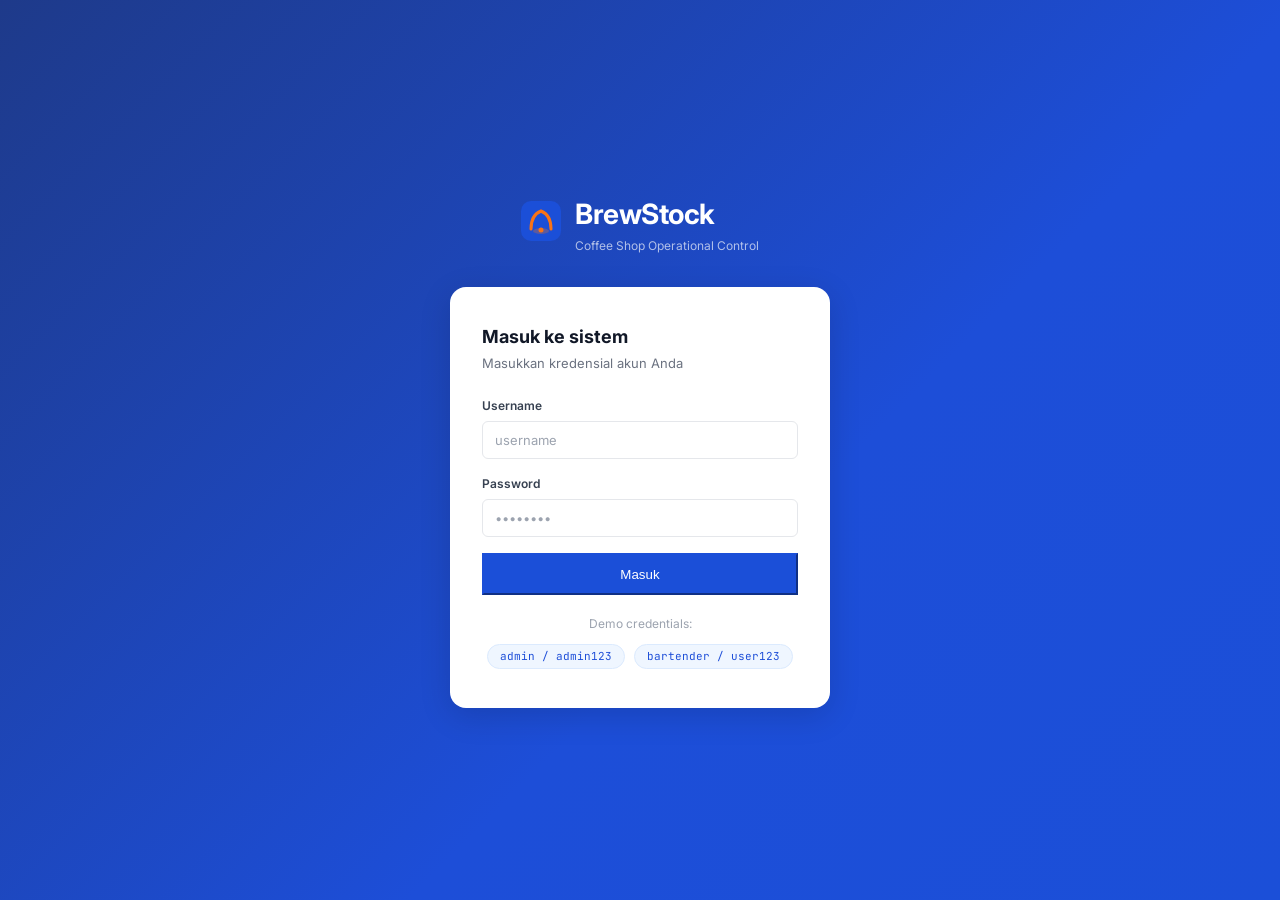
==== brewstock/index.html @ 1c31aba0 "Add files via upload" ====
<!DOCTYPE html>
<html lang="id">
<head>
  <meta charset="UTF-8" />
  <meta name="viewport" content="width=device-width, initial-scale=1.0" />
  <title>BrewStock — Coffee Shop Control System</title>
  <link rel="preconnect" href="https://fonts.googleapis.com" />
  <link href="https://fonts.googleapis.com/css2?family=Inter:wght@300;400;500;600;700&family=JetBrains+Mono:wght@400;500&display=swap" rel="stylesheet" />
  <link rel="stylesheet" href="css/main.css" />
</head>
<body>
  <!-- Login Screen -->
  <div id="login-screen" class="login-screen">
    <div class="login-brand">
      <div class="brand-mark">
        <svg width="40" height="40" viewBox="0 0 40 40" fill="none">
          <rect width="40" height="40" rx="10" fill="#1B4FD8"/>
          <path d="M10 28 Q10 14 20 10 Q30 14 30 28" stroke="#F97316" stroke-width="3" stroke-linecap="round" fill="none"/>
          <ellipse cx="20" cy="30" rx="8" ry="3" fill="#F97316" opacity="0.3"/>
          <circle cx="20" cy="29" r="2.5" fill="#F97316"/>
        </svg>
      </div>
      <div class="brand-text">
        <h1>BrewStock</h1>
        <p>Coffee Shop Operational Control</p>
      </div>
    </div>
    <div class="login-card">
      <h2>Masuk ke sistem</h2>
      <p class="login-sub">Masukkan kredensial akun Anda</p>
      <div class="form-group">
        <label>Username</label>
        <input type="text" id="login-username" placeholder="username" autocomplete="username" />
      </div>
      <div class="form-group">
        <label>Password</label>
        <input type="password" id="login-password" placeholder="••••••••" autocomplete="current-password" />
      </div>
      <div id="login-error" class="login-error" style="display:none"></div>
      <button class="btn-primary btn-full" onclick="App.login()">Masuk</button>
      <div class="login-demo">
        <p>Demo credentials:</p>
        <span onclick="fillDemo('admin')" class="demo-badge">admin / admin123</span>
        <span onclick="fillDemo('user')" class="demo-badge">bartender / user123</span>
      </div>
    </div>
  </div>

  <!-- App Shell -->
  <div id="app-shell" class="app-shell" style="display:none">
    <!-- Sidebar -->
    <aside id="sidebar" class="sidebar">
      <div class="sidebar-header">
        <div class="sidebar-brand">
          <svg width="28" height="28" viewBox="0 0 40 40" fill="none">
            <rect width="40" height="40" rx="10" fill="#1B4FD8"/>
            <path d="M10 28 Q10 14 20 10 Q30 14 30 28" stroke="#F97316" stroke-width="3" stroke-linecap="round" fill="none"/>
            <circle cx="20" cy="29" r="2.5" fill="#F97316"/>
          </svg>
          <span>BrewStock</span>
        </div>
        <button class="sidebar-toggle" onclick="App.toggleSidebar()">
          <svg width="16" height="16" viewBox="0 0 24 24" fill="none" stroke="currentColor" stroke-width="2"><line x1="3" y1="6" x2="21" y2="6"/><line x1="3" y1="12" x2="21" y2="12"/><line x1="3" y1="18" x2="21" y2="18"/></svg>
        </button>
      </div>
      <nav id="sidebar-nav" class="sidebar-nav"></nav>
      <div class="sidebar-user" id="sidebar-user"></div>
    </aside>

    <!-- Main Content -->
    <div class="main-wrap">
      <header class="topbar">
        <div class="topbar-left">
          <button class="mobile-menu-btn" onclick="App.toggleSidebar()">
            <svg width="20" height="20" viewBox="0 0 24 24" fill="none" stroke="currentColor" stroke-width="2"><line x1="3" y1="6" x2="21" y2="6"/><line x1="3" y1="12" x2="21" y2="12"/><line x1="3" y1="18" x2="21" y2="18"/></svg>
          </button>
          <div id="page-title" class="page-title">Dashboard</div>
        </div>
        <div class="topbar-right">
          <div class="notif-btn" title="Notifikasi">
            <svg width="18" height="18" viewBox="0 0 24 24" fill="none" stroke="currentColor" stroke-width="2"><path d="M18 8A6 6 0 0 0 6 8c0 7-3 9-3 9h18s-3-2-3-9"/><path d="M13.73 21a2 2 0 0 1-3.46 0"/></svg>
            <span class="notif-dot"></span>
          </div>
          <div class="topbar-user" onclick="App.logout()">
            <div class="user-avatar" id="topbar-avatar">A</div>
            <span id="topbar-name">Admin</span>
          </div>
        </div>
      </header>
      <main id="page-content" class="page-content"></main>
    </div>
  </div>

  <!-- Modal Container -->
  <div id="modal-overlay" class="modal-overlay" onclick="Modal.close()" style="display:none">
    <div id="modal-box" class="modal-box" onclick="event.stopPropagation()">
      <div class="modal-header">
        <h3 id="modal-title"></h3>
        <button class="modal-close" onclick="Modal.close()">×</button>
      </div>
      <div id="modal-body" class="modal-body"></div>
      <div id="modal-footer" class="modal-footer"></div>
    </div>
  </div>

  <!-- Toast Container -->
  <div id="toast-container" class="toast-container"></div>

  <script src="js/config.js"></script>
  <script src="js/supabase.js"></script>
  <script src="js/auth.js"></script>
  <script src="js/ui.js"></script>
  <script src="js/router.js"></script>
  <script src="js/pages/dashboard.js"></script>
  <script src="js/pages/master-bahan.js"></script>
  <script src="js/pages/master-menu.js"></script>
  <script src="js/pages/resep.js"></script>
  <script src="js/pages/approval.js"></script>
  <script src="js/pages/pembelian.js"></script>
  <script src="js/pages/penjualan.js"></script>
  <script src="js/pages/stock.js"></script>
  <script src="js/pages/stock-opname.js"></script>
  <script src="js/pages/daily-report.js"></script>
  <script src="js/pages/audit-center.js"></script>
  <script src="js/pages/audit-trail.js"></script>
  <script src="js/pages/user-management.js"></script>
  <script src="js/app.js"></script>
</body>
</html>
---- brewstock/css/main.css ----
/* BrewStock — Main Stylesheet */
/* Color System: White · Blue · Orange */

:root {
  --blue-900: #1e3a8a;
  --blue-800: #1e40af;
  --blue-700: #1d4ed8;
  --blue-600: #1B4FD8;
  --blue-500: #3b82f6;
  --blue-100: #dbeafe;
  --blue-50:  #eff6ff;

  --orange-600: #ea580c;
  --orange-500: #f97316;
  --orange-400: #fb923c;
  --orange-100: #ffedd5;
  --orange-50:  #fff7ed;

  --green-600: #16a34a;
  --green-500: #22c55e;
  --green-100: #dcfce7;
  --red-600:   #dc2626;
  --red-100:   #fee2e2;
  --yellow-500:#eab308;
  --yellow-100:#fef9c3;

  --gray-900: #111827;
  --gray-700: #374151;
  --gray-600: #4b5563;
  --gray-500: #6b7280;
  --gray-400: #9ca3af;
  --gray-200: #e5e7eb;
  --gray-100: #f3f4f6;
  --gray-50:  #f9fafb;
  --white:    #ffffff;

  --sidebar-w: 240px;
  --topbar-h:  56px;
  --radius-sm: 6px;
  --radius-md: 10px;
  --radius-lg: 16px;
  --shadow-sm: 0 1px 3px rgba(0,0,0,.08);
  --shadow-md: 0 4px 16px rgba(0,0,0,.10);
  --shadow-lg: 0 8px 32px rgba(0,0,0,.14);

  --font-main: 'Inter', system-ui, sans-serif;
  --font-mono: 'JetBrains Mono', monospace;
}

*, *::before, *::after { box-sizing: border-box; margin: 0; padding: 0; }
html { font-size: 14px; scroll-behavior: smooth; }
body { font-family: var(--font-main); color: var(--gray-900); background: var(--gray-50); line-height: 1.5; }

/* ─── SCROLLBAR ─────────────────────────────────── */
::-webkit-scrollbar { width: 5px; height: 5px; }
::-webkit-scrollbar-track { background: transparent; }
::-webkit-scrollbar-thumb { background: var(--gray-200); border-radius: 99px; }

/* ─── LOGIN ─────────────────────────────────────── */
.login-screen {
  min-height: 100vh;
  display: flex;
  flex-direction: column;
  align-items: center;
  justify-content: center;
  background: linear-gradient(135deg, var(--blue-900) 0%, var(--blue-700) 60%, var(--blue-600) 100%);
  padding: 24px;
  gap: 32px;
}
.login-brand {
  display: flex;
  align-items: center;
  gap: 14px;
  color: white;
}
.login-brand h1 { font-size: 28px; font-weight: 700; letter-spacing: -0.5px; }
.login-brand p  { font-size: 12px; opacity: .65; margin-top: 2px; }
.login-card {
  background: white;
  border-radius: var(--radius-lg);
  padding: 36px 32px;
  width: 100%;
  max-width: 380px;
  box-shadow: var(--shadow-lg);
}
.login-card h2 { font-size: 18px; font-weight: 700; color: var(--gray-900); }
.login-sub { font-size: 13px; color: var(--gray-500); margin-top: 4px; margin-bottom: 24px; }
.login-error {
  background: var(--red-100);
  color: var(--red-600);
  border-radius: var(--radius-sm);
  padding: 10px 14px;
  font-size: 13px;
  margin-bottom: 14px;
}
.login-demo {
  margin-top: 20px;
  text-align: center;
  font-size: 12px;
  color: var(--gray-400);
}
.login-demo p { margin-bottom: 8px; }
.demo-badge {
  display: inline-block;
  background: var(--blue-50);
  color: var(--blue-700);
  border: 1px solid var(--blue-100);
  border-radius: 99px;
  padding: 3px 12px;
  margin: 3px;
  cursor: pointer;
  font-size: 11px;
  font-family: var(--font-mono);
  transition: background .15s;
}
.demo-badge:hover { background: var(--blue-100); }

/* ─── APP SHELL ─────────────────────────────────── */
.app-shell {
  display: flex;
  min-height: 100vh;
}

/* ─── SIDEBAR ───────────────────────────────────── */
.sidebar {
  width: var(--sidebar-w);
  min-height: 100vh;
  background: var(--gray-900);
  display: flex;
  flex-direction: column;
  position: fixed;
  top: 0; left: 0;
  z-index: 100;
  transition: transform .25s ease, width .25s ease;
}
.sidebar.collapsed { width: 60px; }
.sidebar.collapsed .sidebar-brand span,
.sidebar.collapsed .nav-label,
.sidebar.collapsed .nav-group-title,
.sidebar.collapsed .sidebar-user-info { display: none; }
.sidebar.collapsed .sidebar-brand { justify-content: center; padding: 0; }

.sidebar-header {
  display: flex;
  align-items: center;
  justify-content: space-between;
  padding: 0 16px;
  height: var(--topbar-h);
  border-bottom: 1px solid rgba(255,255,255,.06);
}
.sidebar-brand {
  display: flex;
  align-items: center;
  gap: 10px;
  overflow: hidden;
}
.sidebar-brand span {
  font-size: 15px;
  font-weight: 700;
  color: white;
  white-space: nowrap;
}
.sidebar-toggle {
  background: none;
  border: none;
  color: var(--gray-400);
  cursor: pointer;
  padding: 4px;
  border-radius: 4px;
  transition: color .15s;
}
.sidebar-toggle:hover { color: white; }

.sidebar-nav {
  flex: 1;
  overflow-y: auto;
  padding: 8px 0;
}
.nav-group { padding: 4px 0; }
.nav-group-title {
  font-size: 10px;
  font-weight: 600;
  letter-spacing: .08em;
  color: var(--gray-500);
  padding: 10px 16px 4px;
  text-transform: uppercase;
}
.nav-item {
  display: flex;
  align-items: center;
  gap: 10px;
  padding: 9px 16px;
  color: var(--gray-400);
  cursor: pointer;
  transition: background .15s, color .15s;
  border-radius: 0;
  white-space: nowrap;
  overflow: hidden;
}
.nav-item:hover { background: rgba(255,255,255,.06); color: white; }
.nav-item.active { background: var(--blue-700); color: white; }
.nav-item .nav-icon { width: 18px; height: 18px; flex-shrink: 0; }
.nav-item .nav-label { font-size: 13px; font-weight: 500; }
.nav-badge {
  margin-left: auto;
  background: var(--orange-500);
  color: white;
  font-size: 10px;
  font-weight: 700;
  padding: 1px 6px;
  border-radius: 99px;
  min-width: 18px;
  text-align: center;
}

.sidebar-user {
  padding: 14px 16px;
  border-top: 1px solid rgba(255,255,255,.06);
  display: flex;
  align-items: center;
  gap: 10px;
}
.sidebar-user-avatar {
  width: 32px;
  height: 32px;
  border-radius: 50%;
  background: var(--blue-600);
  display: flex;
  align-items: center;
  justify-content: center;
  font-size: 13px;
  font-weight: 700;
  color: white;
  flex-shrink: 0;
}
.sidebar-user-info { overflow: hidden; }
.sidebar-user-name { font-size: 13px; font-weight: 600; color: white; white-space: nowrap; overflow: hidden; text-overflow: ellipsis; }
.sidebar-user-role { font-size: 11px; color: var(--gray-500); }

/* ─── MAIN WRAP ─────────────────────────────────── */
.main-wrap {
  margin-left: var(--sidebar-w);
  flex: 1;
  min-height: 100vh;
  display: flex;
  flex-direction: column;
  transition: margin-left .25s;
}
.sidebar.collapsed ~ .main-wrap { margin-left: 60px; }

/* ─── TOPBAR ─────────────────────────────────────── */
.topbar {
  height: var(--topbar-h);
  background: white;
  border-bottom: 1px solid var(--gray-200);
  display: flex;
  align-items: center;
  justify-content: space-between;
  padding: 0 24px;
  position: sticky;
  top: 0;
  z-index: 50;
}
.topbar-left { display: flex; align-items: center; gap: 12px; }
.page-title { font-size: 15px; font-weight: 700; color: var(--gray-900); }
.mobile-menu-btn { display: none; background: none; border: none; cursor: pointer; color: var(--gray-600); }
.topbar-right { display: flex; align-items: center; gap: 16px; }
.notif-btn { position: relative; cursor: pointer; color: var(--gray-500); }
.notif-dot { position: absolute; top: -2px; right: -2px; width: 7px; height: 7px; background: var(--orange-500); border-radius: 50%; border: 2px solid white; }
.topbar-user {
  display: flex;
  align-items: center;
  gap: 8px;
  cursor: pointer;
  padding: 4px 10px;
  border-radius: var(--radius-sm);
  transition: background .15s;
}
.topbar-user:hover { background: var(--gray-100); }
.user-avatar {
  width: 30px;
  height: 30px;
  border-radius: 50%;
  background: var(--blue-600);
  color: white;
  display: flex;
  align-items: center;
  justify-content: center;
  font-size: 12px;
  font-weight: 700;
}

/* ─── PAGE CONTENT ───────────────────────────────── */
.page-content { flex: 1; padding: 24px; }

/* ─── CARDS ─────────────────────────────────────── */
.card {
  background: white;
  border-radius: var(--radius-md);
  border: 1px solid var(--gray-200);
  box-shadow: var(--shadow-sm);
}
.card-header {
  padding: 16px 20px;
  border-bottom: 1px solid var(--gray-200);
  display: flex;
  align-items: center;
  justify-content: space-between;
  gap: 12px;
}
.card-title { font-size: 14px; font-weight: 700; color: var(--gray-900); }
.card-body { padding: 20px; }

/* ─── KPI CARDS ─────────────────────────────────── */
.kpi-grid {
  display: grid;
  grid-template-columns: repeat(auto-fill, minmax(180px, 1fr));
  gap: 16px;
  margin-bottom: 24px;
}
.kpi-card {
  background: white;
  border: 1px solid var(--gray-200);
  border-radius: var(--radius-md);
  padding: 18px 20px;
  position: relative;
  overflow: hidden;
}
.kpi-card::before {
  content: '';
  position: absolute;
  top: 0; left: 0; right: 0;
  height: 3px;
  background: var(--blue-600);
}
.kpi-card.orange::before { background: var(--orange-500); }
.kpi-card.green::before { background: var(--green-500); }
.kpi-card.red::before { background: var(--red-600); }

.kpi-label { font-size: 11px; color: var(--gray-500); font-weight: 500; margin-bottom: 8px; }
.kpi-value { font-size: 22px; font-weight: 700; color: var(--gray-900); line-height: 1; }
.kpi-sub { font-size: 11px; color: var(--gray-400); margin-top: 4px; }
.kpi-icon {
  position: absolute;
  top: 18px; right: 18px;
  color: var(--blue-100);
}
.kpi-card.orange .kpi-icon { color: var(--orange-100); }

/* ─── TABLES ─────────────────────────────────────── */
.table-wrap { overflow-x: auto; }
table { width: 100%; border-collapse: collapse; }
thead tr { background: var(--gray-50); }
th {
  font-size: 11px;
  font-weight: 600;
  color: var(--gray-500);
  text-transform: uppercase;
  letter-spacing: .05em;
  padding: 10px 16px;
  text-align: left;
  border-bottom: 1px solid var(--gray-200);
  white-space: nowrap;
}
td {
  padding: 12px 16px;
  border-bottom: 1px solid var(--gray-100);
  font-size: 13px;
  color: var(--gray-700);
  vertical-align: middle;
}
tbody tr:last-child td { border-bottom: none; }
tbody tr:hover { background: var(--gray-50); }
.td-mono { font-family: var(--font-mono); font-size: 12px; }

/* ─── STATUS BADGES ─────────────────────────────── */
.badge {
  display: inline-flex;
  align-items: center;
  gap: 4px;
  font-size: 11px;
  font-weight: 600;
  padding: 3px 10px;
  border-radius: 99px;
  white-space: nowrap;
}
.badge-blue    { background: var(--blue-100);   color: var(--blue-700);   }
.badge-green   { background: var(--green-100);  color: var(--green-600);  }
.badge-orange  { background: var(--orange-100); color: var(--orange-600); }
.badge-red     { background: var(--red-100);    color: var(--red-600);    }
.badge-gray    { background: var(--gray-100);   color: var(--gray-600);   }
.badge-yellow  { background: var(--yellow-100); color: #854d0e;           }
.badge::before { content: ''; width: 5px; height: 5px; border-radius: 50%; background: currentColor; }

/* ─── FORMS ─────────────────────────────────────── */
.form-group { margin-bottom: 16px; }
.form-group label {
  display: block;
  font-size: 12px;
  font-weight: 600;
  color: var(--gray-700);
  margin-bottom: 6px;
}
.form-group label span.req { color: var(--red-600); margin-left: 2px; }
input[type="text"],
input[type="number"],
input[type="date"],
input[type="password"],
input[type="email"],
select,
textarea {
  width: 100%;
  height: 38px;
  padding: 0 12px;
  border: 1.5px solid var(--gray-200);
  border-radius: var(--radius-sm);
  font-size: 13px;
  font-family: var(--font-main);
  color: var(--gray-900);
  background: white;
  transition: border-color .15s, box-shadow .15s;
  outline: none;
}
textarea { height: auto; padding: 10px 12px; resize: vertical; }
input:focus, select:focus, textarea:focus {
  border-color: var(--blue-500);
  box-shadow: 0 0 0 3px rgba(59,130,246,.15);
}
input::placeholder { color: var(--gray-400); }
.form-row { display: grid; gap: 16px; }
.form-row.cols-2 { grid-template-columns: 1fr 1fr; }
.form-row.cols-3 { grid-template-columns: 1fr 1fr 1fr; }

/* Upload Zone */
.upload-zone {
  border: 2px dashed var(--gray-200);
  border-radius: var(--radius-md);
  padding: 32px 20px;
  text-align: center;
  cursor: pointer;
  transition: border-color .15s, background .15s;
  position: relative;
}
.upload-zone:hover { border-color: var(--blue-400); background: var(--blue-50); }
.upload-zone.has-file { border-color: var(--green-500); background: var(--green-100); border-style: solid; }
.upload-zone input[type="file"] { position: absolute; inset: 0; opacity: 0; cursor: pointer; }
.upload-icon { color: var(--gray-400); margin-bottom: 8px; }
.upload-zone.has-file .upload-icon { color: var(--green-600); }
.upload-text { font-size: 13px; color: var(--gray-500); }
.upload-zone.has-file .upload-text { color: var(--green-600); font-weight: 600; }
.upload-hint { font-size: 11px; color: var(--gray-400); margin-top: 4px; }

/* ─── BUTTONS ────────────────────────────────────── */
.btn {
  display: inline-flex;
  align-items: center;
  gap: 6px;
  padding: 0 16px;
  height: 36px;
  border-radius: var(--radius-sm);
  font-size: 13px;
  font-weight: 600;
  font-family: var(--font-main);
  cursor: pointer;
  border: 1.5px solid transparent;
  transition: all .15s;
  white-space: nowrap;
  text-decoration: none;
}
.btn-primary    { background: var(--blue-600);   color: white; border-color: var(--blue-600); }
.btn-primary:hover { background: var(--blue-800); border-color: var(--blue-800); }
.btn-orange     { background: var(--orange-500); color: white; border-color: var(--orange-500); }
.btn-orange:hover { background: var(--orange-600); }
.btn-ghost      { background: transparent; color: var(--gray-600); border-color: var(--gray-200); }
.btn-ghost:hover { background: var(--gray-100); }
.btn-danger     { background: var(--red-600);    color: white; border-color: var(--red-600); }
.btn-danger:hover { background: #b91c1c; }
.btn-success    { background: var(--green-600);  color: white; }
.btn-sm { height: 30px; padding: 0 12px; font-size: 12px; }
.btn-full { width: 100%; justify-content: center; height: 42px; }
.btn-icon { padding: 0; width: 36px; border-radius: var(--radius-sm); justify-content: center; }
.btn-sm.btn-icon { width: 30px; }

/* ─── ACTION BAR ─────────────────────────────────── */
.action-bar {
  display: flex;
  align-items: center;
  justify-content: space-between;
  margin-bottom: 16px;
  gap: 12px;
  flex-wrap: wrap;
}
.action-bar-left { display: flex; align-items: center; gap: 10px; }
.action-bar-right { display: flex; align-items: center; gap: 10px; }

.search-box {
  position: relative;
  width: 220px;
}
.search-box input {
  padding-left: 36px;
  height: 36px;
}
.search-box svg {
  position: absolute;
  left: 10px;
  top: 50%;
  transform: translateY(-50%);
  color: var(--gray-400);
  pointer-events: none;
}

/* ─── PAGE HEADER ────────────────────────────────── */
.page-header {
  display: flex;
  align-items: flex-start;
  justify-content: space-between;
  margin-bottom: 20px;
  gap: 16px;
}
.page-header-title h2 { font-size: 18px; font-weight: 700; color: var(--gray-900); }
.page-header-title p { font-size: 13px; color: var(--gray-500); margin-top: 2px; }

/* ─── TABS ───────────────────────────────────────── */
.tabs { display: flex; border-bottom: 2px solid var(--gray-200); margin-bottom: 20px; gap: 0; }
.tab {
  padding: 10px 18px;
  font-size: 13px;
  font-weight: 600;
  color: var(--gray-500);
  cursor: pointer;
  border-bottom: 2px solid transparent;
  margin-bottom: -2px;
  transition: color .15s, border-color .15s;
}
.tab:hover { color: var(--blue-600); }
.tab.active { color: var(--blue-600); border-bottom-color: var(--blue-600); }

/* ─── MODAL ──────────────────────────────────────── */
.modal-overlay {
  position: fixed;
  inset: 0;
  background: rgba(0,0,0,.45);
  z-index: 200;
  display: flex;
  align-items: center;
  justify-content: center;
  padding: 20px;
}
.modal-box {
  background: white;
  border-radius: var(--radius-lg);
  width: 100%;
  max-width: 560px;
  max-height: 90vh;
  display: flex;
  flex-direction: column;
  box-shadow: var(--shadow-lg);
}
.modal-box.modal-lg { max-width: 780px; }
.modal-header {
  display: flex;
  align-items: center;
  justify-content: space-between;
  padding: 18px 24px;
  border-bottom: 1px solid var(--gray-200);
}
.modal-header h3 { font-size: 15px; font-weight: 700; }
.modal-close {
  background: none;
  border: none;
  font-size: 22px;
  cursor: pointer;
  color: var(--gray-400);
  line-height: 1;
}
.modal-body { padding: 24px; overflow-y: auto; flex: 1; }
.modal-footer {
  padding: 14px 24px;
  border-top: 1px solid var(--gray-200);
  display: flex;
  justify-content: flex-end;
  gap: 10px;
}

/* ─── TOASTS ─────────────────────────────────────── */
.toast-container {
  position: fixed;
  bottom: 24px;
  right: 24px;
  z-index: 300;
  display: flex;
  flex-direction: column;
  gap: 8px;
}
.toast {
  background: var(--gray-900);
  color: white;
  padding: 12px 18px;
  border-radius: var(--radius-md);
  font-size: 13px;
  font-weight: 500;
  box-shadow: var(--shadow-lg);
  display: flex;
  align-items: center;
  gap: 8px;
  min-width: 260px;
  animation: slideIn .2s ease;
}
.toast.success { background: var(--green-600); }
.toast.error   { background: var(--red-600); }
.toast.warning { background: var(--orange-500); }
@keyframes slideIn { from { transform: translateX(120%); opacity: 0; } to { transform: translateX(0); opacity: 1; } }
@keyframes fadeOut { to { transform: translateX(120%); opacity: 0; } }
.toast.removing { animation: fadeOut .2s ease forwards; }

/* ─── RISK ITEMS ─────────────────────────────────── */
.risk-list { display: flex; flex-direction: column; gap: 10px; }
.risk-item {
  display: flex;
  align-items: center;
  gap: 12px;
  padding: 12px 16px;
  border-radius: var(--radius-sm);
  border: 1px solid var(--gray-200);
  background: white;
}
.risk-dot { width: 10px; height: 10px; border-radius: 50%; flex-shrink: 0; }
.risk-dot.critical { background: var(--red-600); }
.risk-dot.warning  { background: var(--orange-500); }
.risk-dot.normal   { background: var(--green-500); }
.risk-info { flex: 1; }
.risk-name { font-size: 13px; font-weight: 600; color: var(--gray-800); }
.risk-desc { font-size: 11px; color: var(--gray-500); margin-top: 2px; }
.risk-value { font-size: 13px; font-weight: 700; }

/* ─── AUDIT FLOW ─────────────────────────────────── */
.audit-flow {
  display: flex;
  align-items: stretch;
  gap: 0;
  overflow-x: auto;
  padding: 4px 0 12px;
}
.audit-step {
  display: flex;
  flex-direction: column;
  align-items: center;
  min-width: 100px;
  position: relative;
}
.audit-step:not(:last-child)::after {
  content: '→';
  position: absolute;
  right: -10px;
  top: 24px;
  color: var(--gray-400);
  font-size: 14px;
}
.audit-step-value {
  font-size: 15px;
  font-weight: 700;
  color: var(--gray-900);
  background: var(--blue-50);
  border: 1.5px solid var(--blue-100);
  border-radius: var(--radius-sm);
  padding: 8px 12px;
  text-align: center;
  min-width: 80px;
  font-family: var(--font-mono);
}
.audit-step-value.negative { background: var(--red-100); border-color: var(--red-600); color: var(--red-600); }
.audit-step-label { font-size: 10px; color: var(--gray-500); margin-top: 6px; text-align: center; font-weight: 600; }

/* ─── VARIANCE INDICATOR ─────────────────────────── */
.variance-bar {
  height: 6px;
  background: var(--gray-200);
  border-radius: 99px;
  overflow: hidden;
  margin-top: 4px;
}
.variance-fill {
  height: 100%;
  border-radius: 99px;
  transition: width .4s ease;
}
.variance-fill.normal   { background: var(--green-500); }
.variance-fill.warning  { background: var(--orange-500); }
.variance-fill.critical { background: var(--red-600); }

/* ─── EMPTY STATE ────────────────────────────────── */
.empty-state {
  text-align: center;
  padding: 48px 24px;
  color: var(--gray-400);
}
.empty-state svg { margin-bottom: 12px; }
.empty-state p { font-size: 14px; font-weight: 500; color: var(--gray-500); }
.empty-state small { font-size: 12px; }

/* ─── SECTION GRIDS ──────────────────────────────── */
.grid-2 { display: grid; grid-template-columns: 1fr 1fr; gap: 20px; }
.grid-3 { display: grid; grid-template-columns: 1fr 1fr 1fr; gap: 20px; }
.mb-4 { margin-bottom: 16px; }
.mb-6 { margin-bottom: 24px; }
.gap-2 { gap: 8px; }
.flex { display: flex; }
.flex-col { flex-direction: column; }
.items-center { align-items: center; }
.justify-between { justify-content: space-between; }
.text-sm { font-size: 12px; }
.text-gray { color: var(--gray-500); }
.font-bold { font-weight: 700; }
.font-mono { font-family: var(--font-mono); }

/* ─── STOCK CARD ─────────────────────────────────── */
.stock-level {
  display: flex;
  align-items: center;
  gap: 10px;
}
.stock-bar-wrap { flex: 1; }
.stock-bar { height: 4px; background: var(--gray-200); border-radius: 99px; overflow: hidden; }
.stock-bar-fill { height: 100%; border-radius: 99px; }

/* ─── RECIPE BUILDER ─────────────────────────────── */
.recipe-line {
  display: grid;
  grid-template-columns: 1fr 120px 100px 36px;
  gap: 10px;
  align-items: end;
  margin-bottom: 10px;
}
.recipe-line:last-child { margin-bottom: 0; }

/* ─── APPROVAL WORKFLOW ──────────────────────────── */
.approval-card {
  border: 1px solid var(--gray-200);
  border-radius: var(--radius-md);
  background: white;
  padding: 16px 20px;
  display: flex;
  align-items: center;
  gap: 16px;
}
.approval-type-dot {
  width: 36px;
  height: 36px;
  border-radius: var(--radius-sm);
  display: flex;
  align-items: center;
  justify-content: center;
  font-size: 12px;
  font-weight: 700;
  flex-shrink: 0;
}
.dot-material { background: var(--blue-100); color: var(--blue-700); }
.dot-menu     { background: var(--orange-100); color: var(--orange-600); }
.dot-recipe   { background: var(--green-100); color: var(--green-600); }

/* ─── RESPONSIVE ─────────────────────────────────── */
@media (max-width: 768px) {
  .sidebar {
    transform: translateX(-100%);
  }
  .sidebar.mobile-open {
    transform: translateX(0);
    box-shadow: var(--shadow-lg);
  }
  .main-wrap { margin-left: 0 !important; }
  .mobile-menu-btn { display: flex !important; }
  .kpi-grid { grid-template-columns: repeat(2, 1fr); }
  .grid-2, .grid-3 { grid-template-columns: 1fr; }
  .form-row.cols-2, .form-row.cols-3 { grid-template-columns: 1fr; }
  .recipe-line { grid-template-columns: 1fr 90px 80px 36px; }
  .page-content { padding: 16px; }
  .topbar { padding: 0 16px; }
}

/* ─── PRINT / MISC ───────────────────────────────── */
.divider { height: 1px; background: var(--gray-200); margin: 16px 0; }
.text-right { text-align: right; }
.text-center { text-align: center; }
.w-full { width: 100%; }
.hidden { display: none !important; }
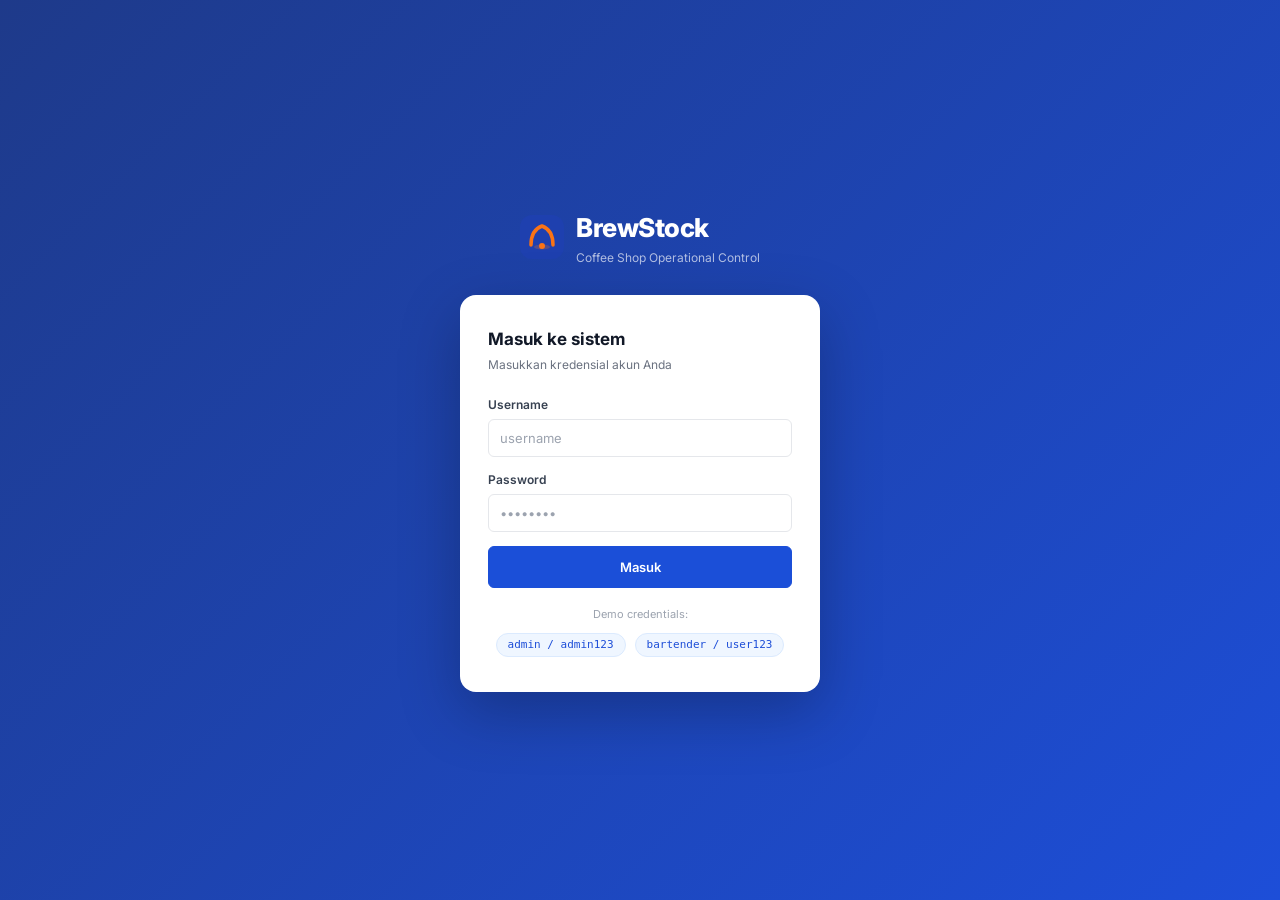
==== commit b1ae3bff: "Add files via upload" ====
--- a/brewstock/index.html
+++ b/brewstock/index.html
@@ -1,129 +1,133 @@
 <!DOCTYPE html>
 <html lang="id">
 <head>
-  <meta charset="UTF-8" />
-  <meta name="viewport" content="width=device-width, initial-scale=1.0" />
-  <title>BrewStock — Coffee Shop Control System</title>
-  <link rel="preconnect" href="https://fonts.googleapis.com" />
-  <link href="https://fonts.googleapis.com/css2?family=Inter:wght@300;400;500;600;700&family=JetBrains+Mono:wght@400;500&display=swap" rel="stylesheet" />
-  <link rel="stylesheet" href="css/main.css" />
+  <meta charset="UTF-8"/>
+  <meta name="viewport" content="width=device-width, initial-scale=1.0, viewport-fit=cover"/>
+  <meta name="theme-color" content="#1e40af"/>
+  <meta name="apple-mobile-web-app-capable" content="yes"/>
+  <title>BrewStock — Coffee Shop Control</title>
+  <link rel="preconnect" href="https://fonts.googleapis.com"/>
+  <link href="https://fonts.googleapis.com/css2?family=Inter:wght@400;500;600;700;800&family=JetBrains+Mono:wght@400;500&display=swap" rel="stylesheet"/>
+  <link rel="stylesheet" href="css/main.css"/>
 </head>
 <body>
-  <!-- Login Screen -->
-  <div id="login-screen" class="login-screen">
-    <div class="login-brand">
-      <div class="brand-mark">
-        <svg width="40" height="40" viewBox="0 0 40 40" fill="none">
-          <rect width="40" height="40" rx="10" fill="#1B4FD8"/>
-          <path d="M10 28 Q10 14 20 10 Q30 14 30 28" stroke="#F97316" stroke-width="3" stroke-linecap="round" fill="none"/>
-          <ellipse cx="20" cy="30" rx="8" ry="3" fill="#F97316" opacity="0.3"/>
-          <circle cx="20" cy="29" r="2.5" fill="#F97316"/>
-        </svg>
-      </div>
-      <div class="brand-text">
-        <h1>BrewStock</h1>
-        <p>Coffee Shop Operational Control</p>
-      </div>
-    </div>
-    <div class="login-card">
-      <h2>Masuk ke sistem</h2>
-      <p class="login-sub">Masukkan kredensial akun Anda</p>
-      <div class="form-group">
-        <label>Username</label>
-        <input type="text" id="login-username" placeholder="username" autocomplete="username" />
-      </div>
-      <div class="form-group">
-        <label>Password</label>
-        <input type="password" id="login-password" placeholder="••••••••" autocomplete="current-password" />
-      </div>
-      <div id="login-error" class="login-error" style="display:none"></div>
-      <button class="btn-primary btn-full" onclick="App.login()">Masuk</button>
-      <div class="login-demo">
-        <p>Demo credentials:</p>
-        <span onclick="fillDemo('admin')" class="demo-badge">admin / admin123</span>
-        <span onclick="fillDemo('user')" class="demo-badge">bartender / user123</span>
-      </div>
+
+<!-- ─── LOGIN ─────────────────────────────────────────────── -->
+<div id="login-wrap" class="login-wrap">
+  <div class="login-brand">
+    <svg width="44" height="44" viewBox="0 0 44 44" fill="none">
+      <rect width="44" height="44" rx="12" fill="#1e40af"/>
+      <path d="M11 30 Q11 15 22 11 Q33 15 33 30" stroke="#f97316" stroke-width="3.5" stroke-linecap="round" fill="none"/>
+      <ellipse cx="22" cy="32" rx="8" ry="2.5" fill="#f97316" opacity="0.25"/>
+      <circle cx="22" cy="31" r="3" fill="#f97316"/>
+    </svg>
+    <div>
+      <h1>BrewStock</h1>
+      <p>Coffee Shop Operational Control</p>
     </div>
   </div>
 
-  <!-- App Shell -->
-  <div id="app-shell" class="app-shell" style="display:none">
-    <!-- Sidebar -->
-    <aside id="sidebar" class="sidebar">
-      <div class="sidebar-header">
-        <div class="sidebar-brand">
-          <svg width="28" height="28" viewBox="0 0 40 40" fill="none">
-            <rect width="40" height="40" rx="10" fill="#1B4FD8"/>
-            <path d="M10 28 Q10 14 20 10 Q30 14 30 28" stroke="#F97316" stroke-width="3" stroke-linecap="round" fill="none"/>
-            <circle cx="20" cy="29" r="2.5" fill="#F97316"/>
-          </svg>
-          <span>BrewStock</span>
-        </div>
-        <button class="sidebar-toggle" onclick="App.toggleSidebar()">
-          <svg width="16" height="16" viewBox="0 0 24 24" fill="none" stroke="currentColor" stroke-width="2"><line x1="3" y1="6" x2="21" y2="6"/><line x1="3" y1="12" x2="21" y2="12"/><line x1="3" y1="18" x2="21" y2="18"/></svg>
-        </button>
-      </div>
-      <nav id="sidebar-nav" class="sidebar-nav"></nav>
-      <div class="sidebar-user" id="sidebar-user"></div>
-    </aside>
+  <div class="login-card">
+    <h2>Masuk ke sistem</h2>
+    <p class="login-sub">Masukkan kredensial akun Anda</p>
 
-    <!-- Main Content -->
-    <div class="main-wrap">
-      <header class="topbar">
-        <div class="topbar-left">
-          <button class="mobile-menu-btn" onclick="App.toggleSidebar()">
-            <svg width="20" height="20" viewBox="0 0 24 24" fill="none" stroke="currentColor" stroke-width="2"><line x1="3" y1="6" x2="21" y2="6"/><line x1="3" y1="12" x2="21" y2="12"/><line x1="3" y1="18" x2="21" y2="18"/></svg>
-          </button>
-          <div id="page-title" class="page-title">Dashboard</div>
-        </div>
-        <div class="topbar-right">
-          <div class="notif-btn" title="Notifikasi">
-            <svg width="18" height="18" viewBox="0 0 24 24" fill="none" stroke="currentColor" stroke-width="2"><path d="M18 8A6 6 0 0 0 6 8c0 7-3 9-3 9h18s-3-2-3-9"/><path d="M13.73 21a2 2 0 0 1-3.46 0"/></svg>
-            <span class="notif-dot"></span>
-          </div>
-          <div class="topbar-user" onclick="App.logout()">
-            <div class="user-avatar" id="topbar-avatar">A</div>
-            <span id="topbar-name">Admin</span>
-          </div>
-        </div>
-      </header>
-      <main id="page-content" class="page-content"></main>
+    <div id="l-err" class="login-err" style="display:none"></div>
+
+    <div class="form-group">
+      <label>Username</label>
+      <input id="l-user" type="text" placeholder="username" autocomplete="username"/>
+    </div>
+    <div class="form-group">
+      <label>Password</label>
+      <input id="l-pass" type="password" placeholder="••••••••" autocomplete="current-password"/>
+    </div>
+    <button class="btn btn-primary btn-full" onclick="App.login()">Masuk</button>
+
+    <div class="demo-row">
+      <p>Demo credentials:</p>
+      <span class="demo-chip" onclick="fillDemo('admin')">admin / admin123</span>
+      <span class="demo-chip" onclick="fillDemo('user')">bartender / user123</span>
     </div>
   </div>
+</div>
 
-  <!-- Modal Container -->
-  <div id="modal-overlay" class="modal-overlay" onclick="Modal.close()" style="display:none">
-    <div id="modal-box" class="modal-box" onclick="event.stopPropagation()">
-      <div class="modal-header">
-        <h3 id="modal-title"></h3>
-        <button class="modal-close" onclick="Modal.close()">×</button>
+<!-- ─── APP SHELL ──────────────────────────────────────────── -->
+<div id="app" class="app-shell" style="display:none">
+
+  <!-- Backdrop (mobile) -->
+  <div id="sidebar-bd" onclick="App.closeSidebar()"></div>
+
+  <!-- Sidebar -->
+  <aside id="sidebar" class="sidebar">
+    <div class="sidebar-head">
+      <a class="sidebar-logo" href="#">
+        <svg width="28" height="28" viewBox="0 0 44 44" fill="none">
+          <rect width="44" height="44" rx="12" fill="rgba(255,255,255,0.15)"/>
+          <path d="M11 30 Q11 15 22 11 Q33 15 33 30" stroke="#f97316" stroke-width="3.5" stroke-linecap="round" fill="none"/>
+          <circle cx="22" cy="31" r="3" fill="#f97316"/>
+        </svg>
+        <span>BrewStock</span>
+      </a>
+      <button class="sidebar-close" onclick="App.closeSidebar()">
+        <svg width="18" height="18" viewBox="0 0 24 24" fill="none" stroke="currentColor" stroke-width="2"><line x1="18" y1="6" x2="6" y2="18"/><line x1="6" y1="6" x2="18" y2="18"/></svg>
+      </button>
+    </div>
+
+    <nav id="sidebar-nav" class="sidebar-nav"></nav>
+
+    <div class="sidebar-foot">
+      <div class="sidebar-avatar" id="sidebar-avatar">A</div>
+      <div>
+        <div class="sidebar-uname" id="sidebar-uname">Admin</div>
+        <div class="sidebar-urole" id="sidebar-urole">Admin/Owner</div>
       </div>
-      <div id="modal-body" class="modal-body"></div>
-      <div id="modal-footer" class="modal-footer"></div>
+      <button onclick="App.logout()" title="Logout" style="margin-left:auto;background:none;border:none;color:rgba(255,255,255,.5);cursor:pointer">
+        <svg width="16" height="16" viewBox="0 0 24 24" fill="none" stroke="currentColor" stroke-width="2"><path d="M9 21H5a2 2 0 0 1-2-2V5a2 2 0 0 1 2-2h4"/><polyline points="16 17 21 12 16 7"/><line x1="21" y1="12" x2="9" y2="12"/></svg>
+      </button>
     </div>
+  </aside>
+
+  <!-- Main -->
+  <div class="main-wrap">
+    <header class="topbar">
+      <div class="topbar-left">
+        <button class="hamburger" onclick="App.toggleSidebar()">
+          <svg width="20" height="20" viewBox="0 0 24 24" fill="none" stroke="currentColor" stroke-width="2"><line x1="3" y1="6" x2="21" y2="6"/><line x1="3" y1="12" x2="21" y2="12"/><line x1="3" y1="18" x2="21" y2="18"/></svg>
+        </button>
+        <span id="page-ttl" class="page-ttl">Dashboard</span>
+      </div>
+      <div class="topbar-right">
+        <div class="topbar-user" onclick="App.logout()" title="Logout">
+          <div class="topbar-avatar" id="topbar-avatar">A</div>
+          <span class="topbar-uname" id="topbar-uname">Admin</span>
+        </div>
+      </div>
+    </header>
+
+    <main id="page-content" class="page"></main>
   </div>
 
-  <!-- Toast Container -->
-  <div id="toast-container" class="toast-container"></div>
+  <!-- Mobile Bottom Nav -->
+  <nav id="mobile-nav" class="mobile-nav"></nav>
+</div>
 
-  <script src="js/config.js"></script>
-  <script src="js/supabase.js"></script>
-  <script src="js/auth.js"></script>
-  <script src="js/ui.js"></script>
-  <script src="js/router.js"></script>
-  <script src="js/pages/dashboard.js"></script>
-  <script src="js/pages/master-bahan.js"></script>
-  <script src="js/pages/master-menu.js"></script>
-  <script src="js/pages/resep.js"></script>
-  <script src="js/pages/approval.js"></script>
-  <script src="js/pages/pembelian.js"></script>
-  <script src="js/pages/penjualan.js"></script>
-  <script src="js/pages/stock.js"></script>
-  <script src="js/pages/stock-opname.js"></script>
-  <script src="js/pages/daily-report.js"></script>
-  <script src="js/pages/audit-center.js"></script>
-  <script src="js/pages/audit-trail.js"></script>
-  <script src="js/pages/user-management.js"></script>
-  <script src="js/app.js"></script>
+<!-- ─── MODAL ─────────────────────────────────────────────── -->
+<div id="modal-overlay" class="modal-overlay" onclick="Modal.close()">
+  <div id="modal-box" class="modal-box" onclick="event.stopPropagation()">
+    <div class="modal-head">
+      <h3 id="modal-title">Modal</h3>
+      <button class="modal-close" onclick="Modal.close()">×</button>
+    </div>
+    <div id="modal-body" class="modal-body"></div>
+    <div id="modal-footer" class="modal-foot"></div>
+  </div>
+</div>
+
+<!-- ─── TOAST ─────────────────────────────────────────────── -->
+<div id="toast-wrap"></div>
+
+<!-- ─── SCRIPTS (urutan penting) ─────────────────────────── -->
+<script src="js/brewstock-bundle.js"></script>
+
 </body>
 </html>
--- a/brewstock/css/main.css
+++ b/brewstock/css/main.css
@@ -1,786 +1,256 @@
-/* BrewStock — Main Stylesheet */
-/* Color System: White · Blue · Orange */
-
+/* BrewStock v2 — Complete Stylesheet */
 :root {
-  --blue-900: #1e3a8a;
-  --blue-800: #1e40af;
-  --blue-700: #1d4ed8;
-  --blue-600: #1B4FD8;
-  --blue-500: #3b82f6;
-  --blue-100: #dbeafe;
-  --blue-50:  #eff6ff;
-
-  --orange-600: #ea580c;
-  --orange-500: #f97316;
-  --orange-400: #fb923c;
-  --orange-100: #ffedd5;
-  --orange-50:  #fff7ed;
-
-  --green-600: #16a34a;
-  --green-500: #22c55e;
-  --green-100: #dcfce7;
-  --red-600:   #dc2626;
-  --red-100:   #fee2e2;
-  --yellow-500:#eab308;
-  --yellow-100:#fef9c3;
-
-  --gray-900: #111827;
-  --gray-700: #374151;
-  --gray-600: #4b5563;
-  --gray-500: #6b7280;
-  --gray-400: #9ca3af;
-  --gray-200: #e5e7eb;
-  --gray-100: #f3f4f6;
-  --gray-50:  #f9fafb;
-  --white:    #ffffff;
-
-  --sidebar-w: 240px;
-  --topbar-h:  56px;
-  --radius-sm: 6px;
-  --radius-md: 10px;
-  --radius-lg: 16px;
-  --shadow-sm: 0 1px 3px rgba(0,0,0,.08);
-  --shadow-md: 0 4px 16px rgba(0,0,0,.10);
-  --shadow-lg: 0 8px 32px rgba(0,0,0,.14);
-
-  --font-main: 'Inter', system-ui, sans-serif;
-  --font-mono: 'JetBrains Mono', monospace;
+  --blue-900:#1e3a8a; --blue-800:#1e40af; --blue-700:#1d4ed8; --blue-600:#1B4FD8;
+  --blue-400:#60a5fa; --blue-100:#dbeafe; --blue-50:#eff6ff;
+  --orange-600:#ea580c; --orange-500:#f97316; --orange-100:#ffedd5;
+  --green-600:#16a34a; --green-500:#22c55e; --green-100:#dcfce7;
+  --red-600:#dc2626; --red-100:#fee2e2;
+  --yellow-500:#eab308; --yellow-100:#fef9c3;
+  --gray-900:#111827; --gray-700:#374151; --gray-600:#4b5563;
+  --gray-500:#6b7280; --gray-400:#9ca3af; --gray-200:#e5e7eb;
+  --gray-100:#f3f4f6; --gray-50:#f9fafb; --white:#ffffff;
+  --nav-w:220px; --topbar-h:54px;
+  --r-sm:6px; --r-md:10px; --r-lg:16px;
+  --sh-sm:0 1px 3px rgba(0,0,0,.08); --sh-md:0 4px 16px rgba(0,0,0,.10);
 }
-
-*, *::before, *::after { box-sizing: border-box; margin: 0; padding: 0; }
-html { font-size: 14px; scroll-behavior: smooth; }
-body { font-family: var(--font-main); color: var(--gray-900); background: var(--gray-50); line-height: 1.5; }
-
-/* ─── SCROLLBAR ─────────────────────────────────── */
-::-webkit-scrollbar { width: 5px; height: 5px; }
-::-webkit-scrollbar-track { background: transparent; }
-::-webkit-scrollbar-thumb { background: var(--gray-200); border-radius: 99px; }
-
-/* ─── LOGIN ─────────────────────────────────────── */
-.login-screen {
-  min-height: 100vh;
-  display: flex;
-  flex-direction: column;
-  align-items: center;
-  justify-content: center;
-  background: linear-gradient(135deg, var(--blue-900) 0%, var(--blue-700) 60%, var(--blue-600) 100%);
-  padding: 24px;
-  gap: 32px;
+*,*::before,*::after{box-sizing:border-box;margin:0;padding:0}
+html{font-size:14px;-webkit-text-size-adjust:100%}
+body{font-family:'Inter',system-ui,sans-serif;background:var(--gray-50);color:var(--gray-900);line-height:1.5;min-height:100vh}
+::-webkit-scrollbar{width:4px;height:4px}
+::-webkit-scrollbar-thumb{background:var(--gray-200);border-radius:99px}
+
+/* ─── LOGIN ──────────────────────────────────────────────── */
+.login-wrap{min-height:100vh;display:flex;align-items:center;justify-content:center;background:linear-gradient(135deg,var(--blue-900),var(--blue-700));padding:20px;flex-direction:column;gap:28px}
+.login-brand{display:flex;align-items:center;gap:12px;color:#fff}
+.login-brand h1{font-size:26px;font-weight:800;letter-spacing:-.5px}
+.login-brand p{font-size:12px;opacity:.65;margin-top:2px}
+.login-card{background:#fff;border-radius:var(--r-lg);padding:32px 28px;width:100%;max-width:360px;box-shadow:0 20px 60px rgba(0,0,0,.25)}
+.login-card h2{font-size:17px;font-weight:700;margin-bottom:4px}
+.login-sub{font-size:12px;color:var(--gray-500);margin-bottom:22px}
+.login-err{background:var(--red-100);color:var(--red-600);border-radius:var(--r-sm);padding:9px 13px;font-size:12px;margin-bottom:12px}
+.demo-row{margin-top:18px;text-align:center;font-size:11px;color:var(--gray-400)}
+.demo-row p{margin-bottom:7px}
+.demo-chip{display:inline-block;background:var(--blue-50);color:var(--blue-700);border:1px solid var(--blue-100);border-radius:99px;padding:3px 11px;margin:3px;cursor:pointer;font-family:monospace;font-size:11px;transition:background .15s}
+.demo-chip:hover{background:var(--blue-100)}
+
+/* ─── APP SHELL ──────────────────────────────────────────── */
+.app-shell{display:flex;min-height:100vh}
+
+/* ─── SIDEBAR / NAV — BIRU ───────────────────────────────── */
+.sidebar{width:var(--nav-w);min-height:100vh;background:var(--blue-800);display:flex;flex-direction:column;position:fixed;top:0;left:0;z-index:200;transition:transform .25s ease}
+.sidebar-head{display:flex;align-items:center;justify-content:space-between;padding:0 16px;height:var(--topbar-h);border-bottom:1px solid rgba(255,255,255,.1)}
+.sidebar-logo{display:flex;align-items:center;gap:10px;color:#fff;text-decoration:none}
+.sidebar-logo span{font-size:15px;font-weight:800;letter-spacing:-.3px}
+.sidebar-close{display:none;background:none;border:none;color:rgba(255,255,255,.7);cursor:pointer;padding:4px}
+.sidebar-nav{flex:1;overflow-y:auto;padding:8px 0}
+.nav-group{padding:2px 0}
+.nav-group-label{font-size:10px;font-weight:700;letter-spacing:.08em;text-transform:uppercase;color:rgba(255,255,255,.4);padding:10px 16px 4px}
+.nav-item{display:flex;align-items:center;gap:10px;padding:10px 16px;color:rgba(255,255,255,.75);cursor:pointer;transition:background .15s,color .15s;border-left:3px solid transparent;user-select:none}
+.nav-item:hover{background:rgba(255,255,255,.1);color:#fff}
+.nav-item.active{background:var(--orange-500);color:#fff;border-left-color:var(--orange-600)}
+.nav-item svg{flex-shrink:0;opacity:.85}
+.nav-item.active svg{opacity:1}
+.nav-label{font-size:13px;font-weight:500}
+.nav-badge{margin-left:auto;background:var(--orange-500);color:#fff;font-size:10px;font-weight:700;padding:1px 7px;border-radius:99px;min-width:18px;text-align:center}
+.nav-item.active .nav-badge{background:rgba(255,255,255,.3)}
+.sidebar-foot{padding:12px 16px;border-top:1px solid rgba(255,255,255,.1);display:flex;align-items:center;gap:10px}
+.sidebar-avatar{width:32px;height:32px;border-radius:50%;background:var(--orange-500);color:#fff;display:flex;align-items:center;justify-content:center;font-size:13px;font-weight:700;flex-shrink:0}
+.sidebar-uname{font-size:12px;font-weight:600;color:#fff;white-space:nowrap;overflow:hidden;text-overflow:ellipsis}
+.sidebar-urole{font-size:10px;color:rgba(255,255,255,.5)}
+
+/* ─── TOPBAR ────────────────────────────────────────────── */
+.main-wrap{margin-left:var(--nav-w);flex:1;min-height:100vh;display:flex;flex-direction:column;transition:margin-left .25s}
+.topbar{height:var(--topbar-h);background:#fff;border-bottom:1px solid var(--gray-200);display:flex;align-items:center;justify-content:space-between;padding:0 20px;position:sticky;top:0;z-index:100}
+.topbar-left{display:flex;align-items:center;gap:12px}
+.hamburger{display:none;background:none;border:none;cursor:pointer;color:var(--gray-600);padding:4px}
+.page-ttl{font-size:15px;font-weight:700}
+.topbar-right{display:flex;align-items:center;gap:12px}
+.topbar-user{display:flex;align-items:center;gap:8px;cursor:pointer;padding:4px 10px;border-radius:var(--r-sm);transition:background .15s}
+.topbar-user:hover{background:var(--gray-100)}
+.topbar-avatar{width:30px;height:30px;border-radius:50%;background:var(--blue-600);color:#fff;display:flex;align-items:center;justify-content:center;font-size:12px;font-weight:700}
+.topbar-uname{font-size:13px;font-weight:500}
+
+/* ─── PAGE ──────────────────────────────────────────────── */
+.page{flex:1;padding:20px}
+.page-head{display:flex;align-items:flex-start;justify-content:space-between;margin-bottom:20px;gap:12px;flex-wrap:wrap}
+.page-head h2{font-size:18px;font-weight:800}
+.page-head p{font-size:12px;color:var(--gray-500);margin-top:2px}
+
+/* ─── CARDS ────────────────────────────────────────────── */
+.card{background:#fff;border:1px solid var(--gray-200);border-radius:var(--r-md);box-shadow:var(--sh-sm)}
+.card-head{padding:14px 18px;border-bottom:1px solid var(--gray-200);display:flex;align-items:center;justify-content:space-between;gap:10px}
+.card-title{font-size:13px;font-weight:700;display:flex;align-items:center;gap:7px}
+.card-body{padding:18px}
+.card-body-p0{padding:0}
+
+/* ─── KPI GRID ──────────────────────────────────────────── */
+.kpi-grid{display:grid;grid-template-columns:repeat(auto-fill,minmax(160px,1fr));gap:14px;margin-bottom:20px}
+.kpi-card{background:#fff;border:1px solid var(--gray-200);border-radius:var(--r-md);padding:16px 18px;position:relative;overflow:hidden}
+.kpi-card::before{content:'';position:absolute;top:0;left:0;right:0;height:3px;background:var(--blue-600)}
+.kpi-card.orange::before{background:var(--orange-500)}
+.kpi-card.green::before{background:var(--green-500)}
+.kpi-card.red::before{background:var(--red-600)}
+.kpi-label{font-size:11px;font-weight:600;color:var(--gray-500);margin-bottom:6px}
+.kpi-val{font-size:20px;font-weight:800;color:var(--gray-900);line-height:1}
+.kpi-sub{font-size:11px;color:var(--gray-400);margin-top:3px}
+
+/* ─── CHART PANELS ──────────────────────────────────────── */
+.charts-grid{display:grid;grid-template-columns:1fr 1fr;gap:16px;margin-bottom:20px}
+.chart-box{background:#fff;border:1px solid var(--gray-200);border-radius:var(--r-md);padding:14px 16px}
+.chart-ttl{font-size:12px;font-weight:700;color:var(--gray-700);margin-bottom:12px;display:flex;align-items:center;gap:6px}
+.chart-empty{color:var(--gray-400);font-size:12px;text-align:center;padding:20px 0}
+.sbar-row{margin-bottom:12px}
+.sbar-label{font-size:12px;font-weight:600;color:var(--gray-700);margin-bottom:4px}
+.sbar-track{height:14px;background:var(--gray-100);border-radius:99px;overflow:hidden;display:flex}
+.sbar-fill{height:100%;transition:width .4s}
+.sbar-fill.used{background:var(--orange-500)}
+.sbar-fill.stock{background:var(--blue-400)}
+.sbar-info{font-size:10px;color:var(--gray-500);margin-top:3px}
+.used-dot{color:var(--orange-500)}
+.stock-dot{color:var(--blue-400)}
+
+/* ─── TABLE ────────────────────────────────────────────── */
+.table-wrap{overflow-x:auto;-webkit-overflow-scrolling:touch}
+table{width:100%;border-collapse:collapse;min-width:400px}
+th{font-size:11px;font-weight:700;color:var(--gray-500);text-transform:uppercase;letter-spacing:.05em;padding:10px 14px;text-align:left;border-bottom:1px solid var(--gray-200);background:var(--gray-50);white-space:nowrap}
+td{padding:11px 14px;border-bottom:1px solid var(--gray-100);font-size:13px;vertical-align:middle}
+tbody tr:last-child td{border-bottom:none}
+tbody tr:hover{background:var(--gray-50)}
+.td-mono{font-family:'JetBrains Mono',monospace;font-size:12px}
+
+/* ─── FORMS ────────────────────────────────────────────── */
+.form-group{margin-bottom:14px}
+.form-group label{display:block;font-size:12px;font-weight:600;color:var(--gray-700);margin-bottom:5px}
+.req{color:var(--red-600);margin-left:2px}
+input,select,textarea{width:100%;height:38px;padding:0 11px;border:1.5px solid var(--gray-200);border-radius:var(--r-sm);font-size:13px;font-family:inherit;color:var(--gray-900);background:#fff;transition:border-color .15s,box-shadow .15s;outline:none}
+textarea{height:auto;padding:9px 11px;resize:vertical}
+input:focus,select:focus,textarea:focus{border-color:var(--blue-500);box-shadow:0 0 0 3px rgba(59,130,246,.12)}
+input::placeholder{color:var(--gray-400)}
+input[readonly]{background:var(--gray-50);color:var(--gray-600)}
+.form-row{display:grid;gap:12px}
+.cols-2{grid-template-columns:1fr 1fr}
+.cols-3{grid-template-columns:1fr 1fr 1fr}
+
+/* ─── UPLOAD ZONE ───────────────────────────────────────── */
+.upload-zone{border:2px dashed var(--gray-200);border-radius:var(--r-md);padding:28px 16px;text-align:center;cursor:pointer;transition:all .15s;position:relative}
+.upload-zone:hover{border-color:var(--blue-400);background:var(--blue-50)}
+.upload-zone.done{border-color:var(--green-500);background:var(--green-100);border-style:solid}
+.upload-zone p{font-size:12px;color:var(--gray-500);margin-top:6px}
+.upload-zone small{font-size:10px;color:var(--gray-400)}
+.upload-zone.done p{color:var(--green-600);font-weight:600}
+
+/* ─── BUTTONS ───────────────────────────────────────────── */
+.btn{display:inline-flex;align-items:center;gap:6px;padding:0 15px;height:36px;border-radius:var(--r-sm);font-size:13px;font-weight:600;font-family:inherit;cursor:pointer;border:1.5px solid transparent;transition:all .15s;white-space:nowrap;text-decoration:none}
+.btn-primary{background:var(--blue-600);color:#fff;border-color:var(--blue-600)}
+.btn-primary:hover{background:var(--blue-800)}
+.btn-orange{background:var(--orange-500);color:#fff}
+.btn-orange:hover{background:var(--orange-600)}
+.btn-ghost{background:transparent;color:var(--gray-600);border-color:var(--gray-200)}
+.btn-ghost:hover{background:var(--gray-100)}
+.btn-danger{background:var(--red-600);color:#fff}
+.btn-success{background:var(--green-600);color:#fff}
+.btn-sm{height:30px;padding:0 11px;font-size:12px}
+.btn-full{width:100%;justify-content:center;height:42px}
+.btn-icon{padding:0;width:34px;justify-content:center}
+
+/* ─── ACTION BAR ────────────────────────────────────────── */
+.action-bar{display:flex;align-items:center;justify-content:space-between;margin-bottom:14px;gap:10px;flex-wrap:wrap}
+.action-left,.action-right{display:flex;align-items:center;gap:8px;flex-wrap:wrap}
+.search-box{position:relative;width:200px}
+.search-box svg{position:absolute;left:9px;top:50%;transform:translateY(-50%);color:var(--gray-400);pointer-events:none}
+.search-box input{padding-left:32px;height:36px}
+
+/* ─── BADGE ────────────────────────────────────────────── */
+.badge{display:inline-flex;align-items:center;gap:3px;font-size:11px;font-weight:700;padding:2px 9px;border-radius:99px}
+.badge::before{content:'';width:5px;height:5px;border-radius:50%;background:currentColor}
+.bg-green{background:var(--green-100);color:var(--green-600)}
+.bg-orange{background:var(--orange-100);color:var(--orange-600)}
+.bg-red{background:var(--red-100);color:var(--red-600)}
+.bg-blue{background:var(--blue-100);color:var(--blue-700)}
+.bg-gray{background:var(--gray-100);color:var(--gray-600)}
+.bg-yellow{background:var(--yellow-100);color:#854d0e}
+
+/* ─── MODAL ────────────────────────────────────────────── */
+.modal-overlay{position:fixed;inset:0;background:rgba(0,0,0,.5);z-index:500;display:none;align-items:center;justify-content:center;padding:16px}
+.modal-overlay.open{display:flex}
+.modal-box{background:#fff;border-radius:var(--r-lg);width:100%;max-width:540px;max-height:92vh;display:flex;flex-direction:column;box-shadow:0 20px 60px rgba(0,0,0,.2)}
+.modal-box.modal-lg{max-width:700px}
+.modal-head{display:flex;align-items:center;justify-content:space-between;padding:16px 20px;border-bottom:1px solid var(--gray-200)}
+.modal-head h3{font-size:15px;font-weight:700}
+.modal-close{background:none;border:none;font-size:20px;cursor:pointer;color:var(--gray-400);line-height:1;padding:2px 6px}
+.modal-body{padding:20px;overflow-y:auto;flex:1}
+.modal-foot{padding:12px 20px;border-top:1px solid var(--gray-200);display:flex;justify-content:flex-end;gap:8px}
+
+/* ─── TOAST ────────────────────────────────────────────── */
+#toast-wrap{position:fixed;bottom:20px;right:20px;z-index:999;display:flex;flex-direction:column;gap:8px}
+.toast{display:flex;align-items:center;gap:10px;padding:12px 16px;border-radius:var(--r-md);font-size:13px;font-weight:500;color:#fff;min-width:240px;box-shadow:var(--sh-md);animation:slideIn .25s ease}
+.toast.out{animation:slideOut .25s ease forwards}
+.toast-success{background:var(--green-600)}
+.toast-error{background:var(--red-600)}
+.toast-warning{background:var(--orange-500)}
+.toast-info{background:var(--blue-600)}
+.toast-icon{font-size:15px}
+@keyframes slideIn{from{transform:translateX(110%);opacity:0}to{transform:translateX(0);opacity:1}}
+@keyframes slideOut{to{transform:translateX(110%);opacity:0}}
+
+/* ─── EMPTY STATE ───────────────────────────────────────── */
+.empty-state{text-align:center;padding:40px 20px;color:var(--gray-400);display:flex;flex-direction:column;align-items:center;gap:8px}
+.empty-state p{font-size:13px;font-weight:500;color:var(--gray-500)}
+
+/* ─── STOCK BAR ────────────────────────────────────────── */
+.stock-mini{width:80px}
+.stock-bar{height:5px;background:var(--gray-200);border-radius:99px;overflow:hidden;margin-top:3px}
+.stock-fill{height:100%;border-radius:99px}
+
+/* ─── MOBILE NAV (bottom bar untuk bartender) ────────────── */
+.mobile-nav{display:none;position:fixed;bottom:0;left:0;right:0;background:var(--blue-800);border-top:1px solid rgba(255,255,255,.1);z-index:300;padding:6px 0 env(safe-area-inset-bottom)}
+.mobile-nav-items{display:flex;justify-content:space-around}
+.mobile-nav-item{display:flex;flex-direction:column;align-items:center;gap:3px;padding:6px 12px;color:rgba(255,255,255,.6);cursor:pointer;transition:color .15s;font-size:10px;font-weight:500;min-width:56px;border-radius:8px}
+.mobile-nav-item.active{color:var(--orange-500)}
+.mobile-nav-item svg{opacity:.8}
+.mobile-nav-item.active svg{opacity:1}
+
+/* ─── DIVIDER / UTILS ───────────────────────────────────── */
+.divider{height:1px;background:var(--gray-200);margin:14px 0}
+.text-sm{font-size:12px}.text-gray{color:var(--gray-500)}.font-bold{font-weight:700}
+.font-mono{font-family:'JetBrains Mono',monospace;font-size:12px}
+.mb-4{margin-bottom:16px}.mb-6{margin-bottom:24px}
+.flex{display:flex}.items-center{align-items:center}.gap-2{gap:8px}.justify-between{justify-content:space-between}
+.grid-2{display:grid;grid-template-columns:1fr 1fr;gap:16px}
+.grid-3{display:grid;grid-template-columns:1fr 1fr 1fr;gap:16px}
+
+/* ─── RESPONSIVE MOBILE ─────────────────────────────────── */
+@media(max-width:768px){
+  /* Sidebar jadi drawer */
+  .sidebar{transform:translateX(-100%);width:260px}
+  .sidebar.open{transform:translateX(0);box-shadow:0 0 40px rgba(0,0,0,.4)}
+  .sidebar-close{display:flex}
+  .main-wrap{margin-left:0!important}
+  .hamburger{display:flex}
+  /* Overlay when sidebar open */
+  .sidebar-backdrop{display:none;position:fixed;inset:0;background:rgba(0,0,0,.4);z-index:199}
+  .sidebar-backdrop.open{display:block}
+  /* Content adjustments */
+  .page{padding:14px;padding-bottom:80px}/* ruang untuk bottom nav */
+  .kpi-grid{grid-template-columns:repeat(2,1fr);gap:10px}
+  .charts-grid{grid-template-columns:1fr}
+  .grid-2,.grid-3{grid-template-columns:1fr}
+  .cols-2,.cols-3{grid-template-columns:1fr}
+  .page-head{flex-direction:column;gap:8px}
+  .page-head .btn{width:100%;justify-content:center}
+  .search-box{width:100%}
+  .action-bar{flex-direction:column;align-items:stretch}
+  .action-left,.action-right{flex-direction:column}
+  .topbar-uname{display:none}
+  /* Sembunyikan sidebar desktop nav, tampilkan mobile nav untuk user */
+  .mobile-nav{display:block}
+  /* Untuk admin tetap pakai hamburger */
 }
-.login-brand {
-  display: flex;
-  align-items: center;
-  gap: 14px;
-  color: white;
+@media(max-width:400px){
+  .kpi-grid{grid-template-columns:1fr}
+  .kpi-val{font-size:17px}
 }
-.login-brand h1 { font-size: 28px; font-weight: 700; letter-spacing: -0.5px; }
-.login-brand p  { font-size: 12px; opacity: .65; margin-top: 2px; }
-.login-card {
-  background: white;
-  border-radius: var(--radius-lg);
-  padding: 36px 32px;
-  width: 100%;
-  max-width: 380px;
-  box-shadow: var(--shadow-lg);
-}
-.login-card h2 { font-size: 18px; font-weight: 700; color: var(--gray-900); }
-.login-sub { font-size: 13px; color: var(--gray-500); margin-top: 4px; margin-bottom: 24px; }
-.login-error {
-  background: var(--red-100);
-  color: var(--red-600);
-  border-radius: var(--radius-sm);
-  padding: 10px 14px;
-  font-size: 13px;
-  margin-bottom: 14px;
-}
-.login-demo {
-  margin-top: 20px;
-  text-align: center;
-  font-size: 12px;
-  color: var(--gray-400);
-}
-.login-demo p { margin-bottom: 8px; }
-.demo-badge {
-  display: inline-block;
-  background: var(--blue-50);
-  color: var(--blue-700);
-  border: 1px solid var(--blue-100);
-  border-radius: 99px;
-  padding: 3px 12px;
-  margin: 3px;
-  cursor: pointer;
-  font-size: 11px;
-  font-family: var(--font-mono);
-  transition: background .15s;
-}
-.demo-badge:hover { background: var(--blue-100); }
-
-/* ─── APP SHELL ─────────────────────────────────── */
-.app-shell {
-  display: flex;
-  min-height: 100vh;
-}
-
-/* ─── SIDEBAR ───────────────────────────────────── */
-.sidebar {
-  width: var(--sidebar-w);
-  min-height: 100vh;
-  background: var(--gray-900);
-  display: flex;
-  flex-direction: column;
-  position: fixed;
-  top: 0; left: 0;
-  z-index: 100;
-  transition: transform .25s ease, width .25s ease;
-}
-.sidebar.collapsed { width: 60px; }
-.sidebar.collapsed .sidebar-brand span,
-.sidebar.collapsed .nav-label,
-.sidebar.collapsed .nav-group-title,
-.sidebar.collapsed .sidebar-user-info { display: none; }
-.sidebar.collapsed .sidebar-brand { justify-content: center; padding: 0; }
-
-.sidebar-header {
-  display: flex;
-  align-items: center;
-  justify-content: space-between;
-  padding: 0 16px;
-  height: var(--topbar-h);
-  border-bottom: 1px solid rgba(255,255,255,.06);
-}
-.sidebar-brand {
-  display: flex;
-  align-items: center;
-  gap: 10px;
-  overflow: hidden;
-}
-.sidebar-brand span {
-  font-size: 15px;
-  font-weight: 700;
-  color: white;
-  white-space: nowrap;
-}
-.sidebar-toggle {
-  background: none;
-  border: none;
-  color: var(--gray-400);
-  cursor: pointer;
-  padding: 4px;
-  border-radius: 4px;
-  transition: color .15s;
-}
-.sidebar-toggle:hover { color: white; }
-
-.sidebar-nav {
-  flex: 1;
-  overflow-y: auto;
-  padding: 8px 0;
-}
-.nav-group { padding: 4px 0; }
-.nav-group-title {
-  font-size: 10px;
-  font-weight: 600;
-  letter-spacing: .08em;
-  color: var(--gray-500);
-  padding: 10px 16px 4px;
-  text-transform: uppercase;
-}
-.nav-item {
-  display: flex;
-  align-items: center;
-  gap: 10px;
-  padding: 9px 16px;
-  color: var(--gray-400);
-  cursor: pointer;
-  transition: background .15s, color .15s;
-  border-radius: 0;
-  white-space: nowrap;
-  overflow: hidden;
-}
-.nav-item:hover { background: rgba(255,255,255,.06); color: white; }
-.nav-item.active { background: var(--blue-700); color: white; }
-.nav-item .nav-icon { width: 18px; height: 18px; flex-shrink: 0; }
-.nav-item .nav-label { font-size: 13px; font-weight: 500; }
-.nav-badge {
-  margin-left: auto;
-  background: var(--orange-500);
-  color: white;
-  font-size: 10px;
-  font-weight: 700;
-  padding: 1px 6px;
-  border-radius: 99px;
-  min-width: 18px;
-  text-align: center;
-}
-
-.sidebar-user {
-  padding: 14px 16px;
-  border-top: 1px solid rgba(255,255,255,.06);
-  display: flex;
-  align-items: center;
-  gap: 10px;
-}
-.sidebar-user-avatar {
-  width: 32px;
-  height: 32px;
-  border-radius: 50%;
-  background: var(--blue-600);
-  display: flex;
-  align-items: center;
-  justify-content: center;
-  font-size: 13px;
-  font-weight: 700;
-  color: white;
-  flex-shrink: 0;
-}
-.sidebar-user-info { overflow: hidden; }
-.sidebar-user-name { font-size: 13px; font-weight: 600; color: white; white-space: nowrap; overflow: hidden; text-overflow: ellipsis; }
-.sidebar-user-role { font-size: 11px; color: var(--gray-500); }
-
-/* ─── MAIN WRAP ─────────────────────────────────── */
-.main-wrap {
-  margin-left: var(--sidebar-w);
-  flex: 1;
-  min-height: 100vh;
-  display: flex;
-  flex-direction: column;
-  transition: margin-left .25s;
-}
-.sidebar.collapsed ~ .main-wrap { margin-left: 60px; }
-
-/* ─── TOPBAR ─────────────────────────────────────── */
-.topbar {
-  height: var(--topbar-h);
-  background: white;
-  border-bottom: 1px solid var(--gray-200);
-  display: flex;
-  align-items: center;
-  justify-content: space-between;
-  padding: 0 24px;
-  position: sticky;
-  top: 0;
-  z-index: 50;
-}
-.topbar-left { display: flex; align-items: center; gap: 12px; }
-.page-title { font-size: 15px; font-weight: 700; color: var(--gray-900); }
-.mobile-menu-btn { display: none; background: none; border: none; cursor: pointer; color: var(--gray-600); }
-.topbar-right { display: flex; align-items: center; gap: 16px; }
-.notif-btn { position: relative; cursor: pointer; color: var(--gray-500); }
-.notif-dot { position: absolute; top: -2px; right: -2px; width: 7px; height: 7px; background: var(--orange-500); border-radius: 50%; border: 2px solid white; }
-.topbar-user {
-  display: flex;
-  align-items: center;
-  gap: 8px;
-  cursor: pointer;
-  padding: 4px 10px;
-  border-radius: var(--radius-sm);
-  transition: background .15s;
-}
-.topbar-user:hover { background: var(--gray-100); }
-.user-avatar {
-  width: 30px;
-  height: 30px;
-  border-radius: 50%;
-  background: var(--blue-600);
-  color: white;
-  display: flex;
-  align-items: center;
-  justify-content: center;
-  font-size: 12px;
-  font-weight: 700;
-}
-
-/* ─── PAGE CONTENT ───────────────────────────────── */
-.page-content { flex: 1; padding: 24px; }
-
-/* ─── CARDS ─────────────────────────────────────── */
-.card {
-  background: white;
-  border-radius: var(--radius-md);
-  border: 1px solid var(--gray-200);
-  box-shadow: var(--shadow-sm);
-}
-.card-header {
-  padding: 16px 20px;
-  border-bottom: 1px solid var(--gray-200);
-  display: flex;
-  align-items: center;
-  justify-content: space-between;
-  gap: 12px;
-}
-.card-title { font-size: 14px; font-weight: 700; color: var(--gray-900); }
-.card-body { padding: 20px; }
-
-/* ─── KPI CARDS ─────────────────────────────────── */
-.kpi-grid {
-  display: grid;
-  grid-template-columns: repeat(auto-fill, minmax(180px, 1fr));
-  gap: 16px;
-  margin-bottom: 24px;
-}
-.kpi-card {
-  background: white;
-  border: 1px solid var(--gray-200);
-  border-radius: var(--radius-md);
-  padding: 18px 20px;
-  position: relative;
-  overflow: hidden;
-}
-.kpi-card::before {
-  content: '';
-  position: absolute;
-  top: 0; left: 0; right: 0;
-  height: 3px;
-  background: var(--blue-600);
-}
-.kpi-card.orange::before { background: var(--orange-500); }
-.kpi-card.green::before { background: var(--green-500); }
-.kpi-card.red::before { background: var(--red-600); }
-
-.kpi-label { font-size: 11px; color: var(--gray-500); font-weight: 500; margin-bottom: 8px; }
-.kpi-value { font-size: 22px; font-weight: 700; color: var(--gray-900); line-height: 1; }
-.kpi-sub { font-size: 11px; color: var(--gray-400); margin-top: 4px; }
-.kpi-icon {
-  position: absolute;
-  top: 18px; right: 18px;
-  color: var(--blue-100);
-}
-.kpi-card.orange .kpi-icon { color: var(--orange-100); }
-
-/* ─── TABLES ─────────────────────────────────────── */
-.table-wrap { overflow-x: auto; }
-table { width: 100%; border-collapse: collapse; }
-thead tr { background: var(--gray-50); }
-th {
-  font-size: 11px;
-  font-weight: 600;
-  color: var(--gray-500);
-  text-transform: uppercase;
-  letter-spacing: .05em;
-  padding: 10px 16px;
-  text-align: left;
-  border-bottom: 1px solid var(--gray-200);
-  white-space: nowrap;
-}
-td {
-  padding: 12px 16px;
-  border-bottom: 1px solid var(--gray-100);
-  font-size: 13px;
-  color: var(--gray-700);
-  vertical-align: middle;
-}
-tbody tr:last-child td { border-bottom: none; }
-tbody tr:hover { background: var(--gray-50); }
-.td-mono { font-family: var(--font-mono); font-size: 12px; }
-
-/* ─── STATUS BADGES ─────────────────────────────── */
-.badge {
-  display: inline-flex;
-  align-items: center;
-  gap: 4px;
-  font-size: 11px;
-  font-weight: 600;
-  padding: 3px 10px;
-  border-radius: 99px;
-  white-space: nowrap;
-}
-.badge-blue    { background: var(--blue-100);   color: var(--blue-700);   }
-.badge-green   { background: var(--green-100);  color: var(--green-600);  }
-.badge-orange  { background: var(--orange-100); color: var(--orange-600); }
-.badge-red     { background: var(--red-100);    color: var(--red-600);    }
-.badge-gray    { background: var(--gray-100);   color: var(--gray-600);   }
-.badge-yellow  { background: var(--yellow-100); color: #854d0e;           }
-.badge::before { content: ''; width: 5px; height: 5px; border-radius: 50%; background: currentColor; }
-
-/* ─── FORMS ─────────────────────────────────────── */
-.form-group { margin-bottom: 16px; }
-.form-group label {
-  display: block;
-  font-size: 12px;
-  font-weight: 600;
-  color: var(--gray-700);
-  margin-bottom: 6px;
-}
-.form-group label span.req { color: var(--red-600); margin-left: 2px; }
-input[type="text"],
-input[type="number"],
-input[type="date"],
-input[type="password"],
-input[type="email"],
-select,
-textarea {
-  width: 100%;
-  height: 38px;
-  padding: 0 12px;
-  border: 1.5px solid var(--gray-200);
-  border-radius: var(--radius-sm);
-  font-size: 13px;
-  font-family: var(--font-main);
-  color: var(--gray-900);
-  background: white;
-  transition: border-color .15s, box-shadow .15s;
-  outline: none;
-}
-textarea { height: auto; padding: 10px 12px; resize: vertical; }
-input:focus, select:focus, textarea:focus {
-  border-color: var(--blue-500);
-  box-shadow: 0 0 0 3px rgba(59,130,246,.15);
-}
-input::placeholder { color: var(--gray-400); }
-.form-row { display: grid; gap: 16px; }
-.form-row.cols-2 { grid-template-columns: 1fr 1fr; }
-.form-row.cols-3 { grid-template-columns: 1fr 1fr 1fr; }
-
-/* Upload Zone */
-.upload-zone {
-  border: 2px dashed var(--gray-200);
-  border-radius: var(--radius-md);
-  padding: 32px 20px;
-  text-align: center;
-  cursor: pointer;
-  transition: border-color .15s, background .15s;
-  position: relative;
-}
-.upload-zone:hover { border-color: var(--blue-400); background: var(--blue-50); }
-.upload-zone.has-file { border-color: var(--green-500); background: var(--green-100); border-style: solid; }
-.upload-zone input[type="file"] { position: absolute; inset: 0; opacity: 0; cursor: pointer; }
-.upload-icon { color: var(--gray-400); margin-bottom: 8px; }
-.upload-zone.has-file .upload-icon { color: var(--green-600); }
-.upload-text { font-size: 13px; color: var(--gray-500); }
-.upload-zone.has-file .upload-text { color: var(--green-600); font-weight: 600; }
-.upload-hint { font-size: 11px; color: var(--gray-400); margin-top: 4px; }
-
-/* ─── BUTTONS ────────────────────────────────────── */
-.btn {
-  display: inline-flex;
-  align-items: center;
-  gap: 6px;
-  padding: 0 16px;
-  height: 36px;
-  border-radius: var(--radius-sm);
-  font-size: 13px;
-  font-weight: 600;
-  font-family: var(--font-main);
-  cursor: pointer;
-  border: 1.5px solid transparent;
-  transition: all .15s;
-  white-space: nowrap;
-  text-decoration: none;
-}
-.btn-primary    { background: var(--blue-600);   color: white; border-color: var(--blue-600); }
-.btn-primary:hover { background: var(--blue-800); border-color: var(--blue-800); }
-.btn-orange     { background: var(--orange-500); color: white; border-color: var(--orange-500); }
-.btn-orange:hover { background: var(--orange-600); }
-.btn-ghost      { background: transparent; color: var(--gray-600); border-color: var(--gray-200); }
-.btn-ghost:hover { background: var(--gray-100); }
-.btn-danger     { background: var(--red-600);    color: white; border-color: var(--red-600); }
-.btn-danger:hover { background: #b91c1c; }
-.btn-success    { background: var(--green-600);  color: white; }
-.btn-sm { height: 30px; padding: 0 12px; font-size: 12px; }
-.btn-full { width: 100%; justify-content: center; height: 42px; }
-.btn-icon { padding: 0; width: 36px; border-radius: var(--radius-sm); justify-content: center; }
-.btn-sm.btn-icon { width: 30px; }
-
-/* ─── ACTION BAR ─────────────────────────────────── */
-.action-bar {
-  display: flex;
-  align-items: center;
-  justify-content: space-between;
-  margin-bottom: 16px;
-  gap: 12px;
-  flex-wrap: wrap;
-}
-.action-bar-left { display: flex; align-items: center; gap: 10px; }
-.action-bar-right { display: flex; align-items: center; gap: 10px; }
-
-.search-box {
-  position: relative;
-  width: 220px;
-}
-.search-box input {
-  padding-left: 36px;
-  height: 36px;
-}
-.search-box svg {
-  position: absolute;
-  left: 10px;
-  top: 50%;
-  transform: translateY(-50%);
-  color: var(--gray-400);
-  pointer-events: none;
-}
-
-/* ─── PAGE HEADER ────────────────────────────────── */
-.page-header {
-  display: flex;
-  align-items: flex-start;
-  justify-content: space-between;
-  margin-bottom: 20px;
-  gap: 16px;
-}
-.page-header-title h2 { font-size: 18px; font-weight: 700; color: var(--gray-900); }
-.page-header-title p { font-size: 13px; color: var(--gray-500); margin-top: 2px; }
-
-/* ─── TABS ───────────────────────────────────────── */
-.tabs { display: flex; border-bottom: 2px solid var(--gray-200); margin-bottom: 20px; gap: 0; }
-.tab {
-  padding: 10px 18px;
-  font-size: 13px;
-  font-weight: 600;
-  color: var(--gray-500);
-  cursor: pointer;
-  border-bottom: 2px solid transparent;
-  margin-bottom: -2px;
-  transition: color .15s, border-color .15s;
-}
-.tab:hover { color: var(--blue-600); }
-.tab.active { color: var(--blue-600); border-bottom-color: var(--blue-600); }
-
-/* ─── MODAL ──────────────────────────────────────── */
-.modal-overlay {
-  position: fixed;
-  inset: 0;
-  background: rgba(0,0,0,.45);
-  z-index: 200;
-  display: flex;
-  align-items: center;
-  justify-content: center;
-  padding: 20px;
-}
-.modal-box {
-  background: white;
-  border-radius: var(--radius-lg);
-  width: 100%;
-  max-width: 560px;
-  max-height: 90vh;
-  display: flex;
-  flex-direction: column;
-  box-shadow: var(--shadow-lg);
-}
-.modal-box.modal-lg { max-width: 780px; }
-.modal-header {
-  display: flex;
-  align-items: center;
-  justify-content: space-between;
-  padding: 18px 24px;
-  border-bottom: 1px solid var(--gray-200);
-}
-.modal-header h3 { font-size: 15px; font-weight: 700; }
-.modal-close {
-  background: none;
-  border: none;
-  font-size: 22px;
-  cursor: pointer;
-  color: var(--gray-400);
-  line-height: 1;
-}
-.modal-body { padding: 24px; overflow-y: auto; flex: 1; }
-.modal-footer {
-  padding: 14px 24px;
-  border-top: 1px solid var(--gray-200);
-  display: flex;
-  justify-content: flex-end;
-  gap: 10px;
-}
-
-/* ─── TOASTS ─────────────────────────────────────── */
-.toast-container {
-  position: fixed;
-  bottom: 24px;
-  right: 24px;
-  z-index: 300;
-  display: flex;
-  flex-direction: column;
-  gap: 8px;
-}
-.toast {
-  background: var(--gray-900);
-  color: white;
-  padding: 12px 18px;
-  border-radius: var(--radius-md);
-  font-size: 13px;
-  font-weight: 500;
-  box-shadow: var(--shadow-lg);
-  display: flex;
-  align-items: center;
-  gap: 8px;
-  min-width: 260px;
-  animation: slideIn .2s ease;
-}
-.toast.success { background: var(--green-600); }
-.toast.error   { background: var(--red-600); }
-.toast.warning { background: var(--orange-500); }
-@keyframes slideIn { from { transform: translateX(120%); opacity: 0; } to { transform: translateX(0); opacity: 1; } }
-@keyframes fadeOut { to { transform: translateX(120%); opacity: 0; } }
-.toast.removing { animation: fadeOut .2s ease forwards; }
-
-/* ─── RISK ITEMS ─────────────────────────────────── */
-.risk-list { display: flex; flex-direction: column; gap: 10px; }
-.risk-item {
-  display: flex;
-  align-items: center;
-  gap: 12px;
-  padding: 12px 16px;
-  border-radius: var(--radius-sm);
-  border: 1px solid var(--gray-200);
-  background: white;
-}
-.risk-dot { width: 10px; height: 10px; border-radius: 50%; flex-shrink: 0; }
-.risk-dot.critical { background: var(--red-600); }
-.risk-dot.warning  { background: var(--orange-500); }
-.risk-dot.normal   { background: var(--green-500); }
-.risk-info { flex: 1; }
-.risk-name { font-size: 13px; font-weight: 600; color: var(--gray-800); }
-.risk-desc { font-size: 11px; color: var(--gray-500); margin-top: 2px; }
-.risk-value { font-size: 13px; font-weight: 700; }
-
-/* ─── AUDIT FLOW ─────────────────────────────────── */
-.audit-flow {
-  display: flex;
-  align-items: stretch;
-  gap: 0;
-  overflow-x: auto;
-  padding: 4px 0 12px;
-}
-.audit-step {
-  display: flex;
-  flex-direction: column;
-  align-items: center;
-  min-width: 100px;
-  position: relative;
-}
-.audit-step:not(:last-child)::after {
-  content: '→';
-  position: absolute;
-  right: -10px;
-  top: 24px;
-  color: var(--gray-400);
-  font-size: 14px;
-}
-.audit-step-value {
-  font-size: 15px;
-  font-weight: 700;
-  color: var(--gray-900);
-  background: var(--blue-50);
-  border: 1.5px solid var(--blue-100);
-  border-radius: var(--radius-sm);
-  padding: 8px 12px;
-  text-align: center;
-  min-width: 80px;
-  font-family: var(--font-mono);
-}
-.audit-step-value.negative { background: var(--red-100); border-color: var(--red-600); color: var(--red-600); }
-.audit-step-label { font-size: 10px; color: var(--gray-500); margin-top: 6px; text-align: center; font-weight: 600; }
-
-/* ─── VARIANCE INDICATOR ─────────────────────────── */
-.variance-bar {
-  height: 6px;
-  background: var(--gray-200);
-  border-radius: 99px;
-  overflow: hidden;
-  margin-top: 4px;
-}
-.variance-fill {
-  height: 100%;
-  border-radius: 99px;
-  transition: width .4s ease;
-}
-.variance-fill.normal   { background: var(--green-500); }
-.variance-fill.warning  { background: var(--orange-500); }
-.variance-fill.critical { background: var(--red-600); }
-
-/* ─── EMPTY STATE ────────────────────────────────── */
-.empty-state {
-  text-align: center;
-  padding: 48px 24px;
-  color: var(--gray-400);
-}
-.empty-state svg { margin-bottom: 12px; }
-.empty-state p { font-size: 14px; font-weight: 500; color: var(--gray-500); }
-.empty-state small { font-size: 12px; }
-
-/* ─── SECTION GRIDS ──────────────────────────────── */
-.grid-2 { display: grid; grid-template-columns: 1fr 1fr; gap: 20px; }
-.grid-3 { display: grid; grid-template-columns: 1fr 1fr 1fr; gap: 20px; }
-.mb-4 { margin-bottom: 16px; }
-.mb-6 { margin-bottom: 24px; }
-.gap-2 { gap: 8px; }
-.flex { display: flex; }
-.flex-col { flex-direction: column; }
-.items-center { align-items: center; }
-.justify-between { justify-content: space-between; }
-.text-sm { font-size: 12px; }
-.text-gray { color: var(--gray-500); }
-.font-bold { font-weight: 700; }
-.font-mono { font-family: var(--font-mono); }
-
-/* ─── STOCK CARD ─────────────────────────────────── */
-.stock-level {
-  display: flex;
-  align-items: center;
-  gap: 10px;
-}
-.stock-bar-wrap { flex: 1; }
-.stock-bar { height: 4px; background: var(--gray-200); border-radius: 99px; overflow: hidden; }
-.stock-bar-fill { height: 100%; border-radius: 99px; }
-
-/* ─── RECIPE BUILDER ─────────────────────────────── */
-.recipe-line {
-  display: grid;
-  grid-template-columns: 1fr 120px 100px 36px;
-  gap: 10px;
-  align-items: end;
-  margin-bottom: 10px;
-}
-.recipe-line:last-child { margin-bottom: 0; }
-
-/* ─── APPROVAL WORKFLOW ──────────────────────────── */
-.approval-card {
-  border: 1px solid var(--gray-200);
-  border-radius: var(--radius-md);
-  background: white;
-  padding: 16px 20px;
-  display: flex;
-  align-items: center;
-  gap: 16px;
-}
-.approval-type-dot {
-  width: 36px;
-  height: 36px;
-  border-radius: var(--radius-sm);
-  display: flex;
-  align-items: center;
-  justify-content: center;
-  font-size: 12px;
-  font-weight: 700;
-  flex-shrink: 0;
-}
-.dot-material { background: var(--blue-100); color: var(--blue-700); }
-.dot-menu     { background: var(--orange-100); color: var(--orange-600); }
-.dot-recipe   { background: var(--green-100); color: var(--green-600); }
-
-/* ─── RESPONSIVE ─────────────────────────────────── */
-@media (max-width: 768px) {
-  .sidebar {
-    transform: translateX(-100%);
-  }
-  .sidebar.mobile-open {
-    transform: translateX(0);
-    box-shadow: var(--shadow-lg);
-  }
-  .main-wrap { margin-left: 0 !important; }
-  .mobile-menu-btn { display: flex !important; }
-  .kpi-grid { grid-template-columns: repeat(2, 1fr); }
-  .grid-2, .grid-3 { grid-template-columns: 1fr; }
-  .form-row.cols-2, .form-row.cols-3 { grid-template-columns: 1fr; }
-  .recipe-line { grid-template-columns: 1fr 90px 80px 36px; }
-  .page-content { padding: 16px; }
-  .topbar { padding: 0 16px; }
-}
-
-/* ─── PRINT / MISC ───────────────────────────────── */
-.divider { height: 1px; background: var(--gray-200); margin: 16px 0; }
-.text-right { text-align: right; }
-.text-center { text-align: center; }
-.w-full { width: 100%; }
-.hidden { display: none !important; }
+
+/* ─── OVERLAY BACKDROP ──────────────────────────────────── */
+#sidebar-bd{position:fixed;inset:0;background:rgba(0,0,0,.45);z-index:199;display:none}
+#sidebar-bd.on{display:block}
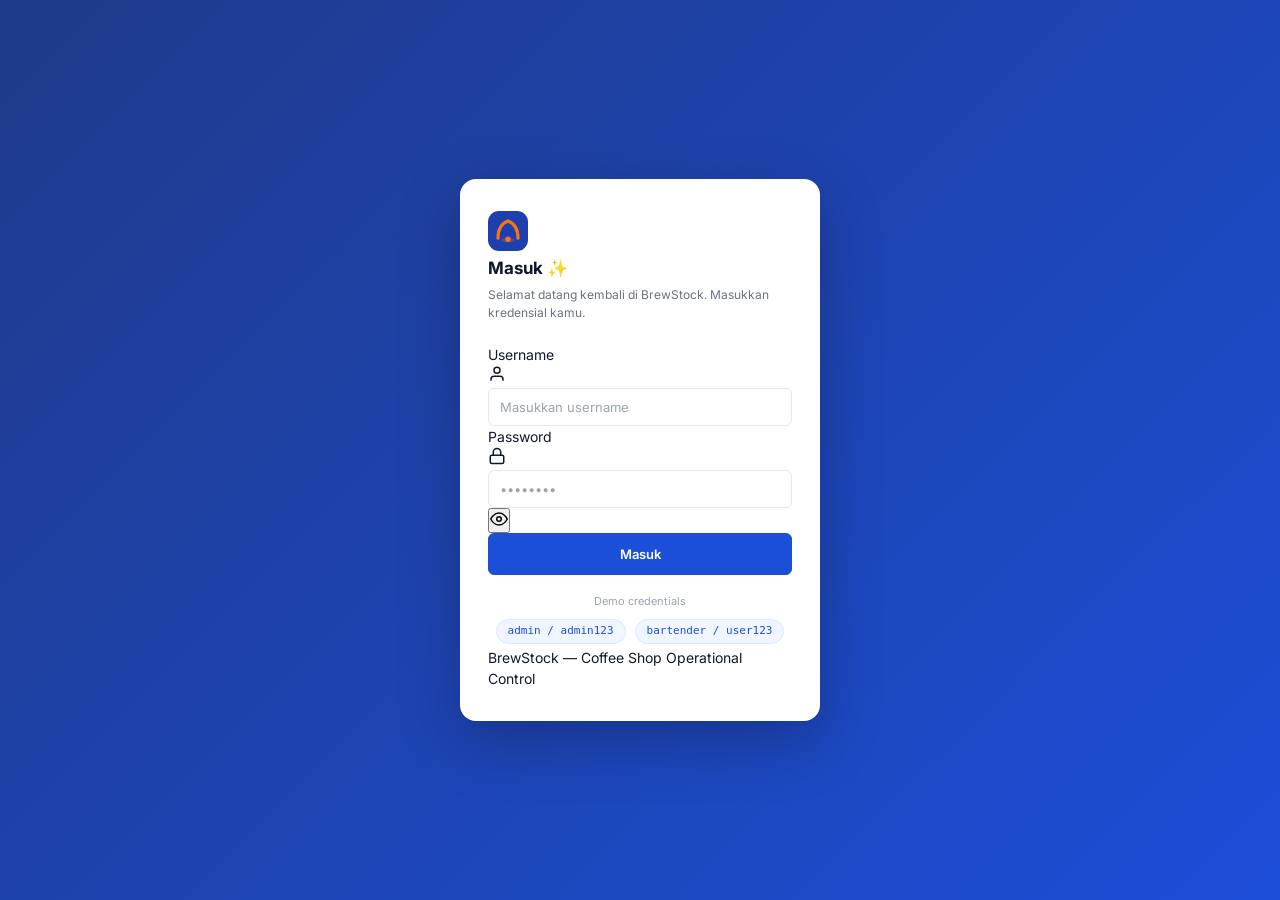
==== commit 9000720a: "Update index.html" ====
--- a/brewstock/index.html
+++ b/brewstock/index.html
@@ -14,87 +14,61 @@
 
 <!-- ─── LOGIN ─────────────────────────────────────────────── -->
 <div id="login-wrap" class="login-wrap">
-  <div class="login-brand">
-    <svg width="44" height="44" viewBox="0 0 44 44" fill="none">
-      <rect width="44" height="44" rx="12" fill="#1e40af"/>
-      <path d="M11 30 Q11 15 22 11 Q33 15 33 30" stroke="#f97316" stroke-width="3.5" stroke-linecap="round" fill="none"/>
-      <ellipse cx="22" cy="32" rx="8" ry="2.5" fill="#f97316" opacity="0.25"/>
-      <circle cx="22" cy="31" r="3" fill="#f97316"/>
-    </svg>
-    <div>
-      <h1>BrewStock</h1>
-      <p>Coffee Shop Operational Control</p>
+  <div class="login-card">
+    <div class="login-logo">
+      <svg width="40" height="40" viewBox="0 0 44 44" fill="none">
+        <rect width="44" height="44" rx="12" fill="#1e40af"/>
+        <path d="M11 30 Q11 15 22 11 Q33 15 33 30" stroke="#f97316" stroke-width="3.5" stroke-linecap="round" fill="none"/>
+        <ellipse cx="22" cy="32" rx="8" ry="2.5" fill="#f97316" opacity="0.25"/>
+        <circle cx="22" cy="31" r="3" fill="#f97316"/>
+      </svg>
     </div>
-  </div>
-
-  <div class="login-card">
-    <h2>Masuk ke sistem</h2>
-    <p class="login-sub">Masukkan kredensial akun Anda</p>
+    <h2>Masuk <span class="sparkle">✨</span></h2>
+    <p class="login-sub">Selamat datang kembali di BrewStock. Masukkan kredensial kamu.</p>
 
     <div id="l-err" class="login-err" style="display:none"></div>
 
-    <div class="form-group">
+    <div class="field-group">
       <label>Username</label>
-      <input id="l-user" type="text" placeholder="username" autocomplete="username"/>
+      <div class="input-icon-wrap">
+        <svg class="input-icon" width="18" height="18" viewBox="0 0 24 24" fill="none" stroke="currentColor" stroke-width="2"><path d="M20 21v-2a4 4 0 0 0-4-4H8a4 4 0 0 0-4 4v2"/><circle cx="12" cy="7" r="4"/></svg>
+        <input id="l-user" type="text" placeholder="Masukkan username" autocomplete="username"/>
+      </div>
     </div>
-    <div class="form-group">
+    <div class="field-group">
       <label>Password</label>
-      <input id="l-pass" type="password" placeholder="••••••••" autocomplete="current-password"/>
+      <div class="input-icon-wrap">
+        <svg class="input-icon" width="18" height="18" viewBox="0 0 24 24" fill="none" stroke="currentColor" stroke-width="2"><rect x="3" y="11" width="18" height="11" rx="2"/><path d="M7 11V7a5 5 0 0 1 10 0v4"/></svg>
+        <input id="l-pass" type="password" placeholder="••••••••" autocomplete="current-password"/>
+        <button type="button" class="input-eye" onclick="togglePass()">
+          <svg id="l-eye-icon" width="18" height="18" viewBox="0 0 24 24" fill="none" stroke="currentColor" stroke-width="2"><path d="M1 12s4-8 11-8 11 8 11 8-4 8-11 8-11-8-11-8z"/><circle cx="12" cy="12" r="3"/></svg>
+        </button>
+      </div>
     </div>
-    <button class="btn btn-primary btn-full" onclick="App.login()">Masuk</button>
+
+    <button class="btn btn-primary btn-full btn-pill" onclick="App.login()">Masuk</button>
 
     <div class="demo-row">
-      <p>Demo credentials:</p>
+      <p>Demo credentials</p>
       <span class="demo-chip" onclick="fillDemo('admin')">admin / admin123</span>
       <span class="demo-chip" onclick="fillDemo('user')">bartender / user123</span>
     </div>
+
+    <p class="login-foot">BrewStock — Coffee Shop Operational Control</p>
   </div>
 </div>
 
 <!-- ─── APP SHELL ──────────────────────────────────────────── -->
 <div id="app" class="app-shell" style="display:none">
 
-  <!-- Backdrop (mobile) -->
-  <div id="sidebar-bd" onclick="App.closeSidebar()"></div>
-
-  <!-- Sidebar -->
-  <aside id="sidebar" class="sidebar">
-    <div class="sidebar-head">
-      <a class="sidebar-logo" href="#">
-        <svg width="28" height="28" viewBox="0 0 44 44" fill="none">
-          <rect width="44" height="44" rx="12" fill="rgba(255,255,255,0.15)"/>
-          <path d="M11 30 Q11 15 22 11 Q33 15 33 30" stroke="#f97316" stroke-width="3.5" stroke-linecap="round" fill="none"/>
-          <circle cx="22" cy="31" r="3" fill="#f97316"/>
-        </svg>
-        <span>BrewStock</span>
-      </a>
-      <button class="sidebar-close" onclick="App.closeSidebar()">
-        <svg width="18" height="18" viewBox="0 0 24 24" fill="none" stroke="currentColor" stroke-width="2"><line x1="18" y1="6" x2="6" y2="18"/><line x1="6" y1="6" x2="18" y2="18"/></svg>
-      </button>
-    </div>
-
-    <nav id="sidebar-nav" class="sidebar-nav"></nav>
-
-    <div class="sidebar-foot">
-      <div class="sidebar-avatar" id="sidebar-avatar">A</div>
-      <div>
-        <div class="sidebar-uname" id="sidebar-uname">Admin</div>
-        <div class="sidebar-urole" id="sidebar-urole">Admin/Owner</div>
-      </div>
-      <button onclick="App.logout()" title="Logout" style="margin-left:auto;background:none;border:none;color:rgba(255,255,255,.5);cursor:pointer">
-        <svg width="16" height="16" viewBox="0 0 24 24" fill="none" stroke="currentColor" stroke-width="2"><path d="M9 21H5a2 2 0 0 1-2-2V5a2 2 0 0 1 2-2h4"/><polyline points="16 17 21 12 16 7"/><line x1="21" y1="12" x2="9" y2="12"/></svg>
-      </button>
-    </div>
-  </aside>
-
   <!-- Main -->
   <div class="main-wrap">
-    <header class="topbar">
+    <header id="topbar" class="topbar">
       <div class="topbar-left">
-        <button class="hamburger" onclick="App.toggleSidebar()">
-          <svg width="20" height="20" viewBox="0 0 24 24" fill="none" stroke="currentColor" stroke-width="2"><line x1="3" y1="6" x2="21" y2="6"/><line x1="3" y1="12" x2="21" y2="12"/><line x1="3" y1="18" x2="21" y2="18"/></svg>
+        <button id="back-btn" class="back-btn" onclick="App.goHome()" style="display:none">
+          <svg width="20" height="20" viewBox="0 0 24 24" fill="none" stroke="currentColor" stroke-width="2"><polyline points="15 18 9 12 15 6"/></svg>
         </button>
-        <span id="page-ttl" class="page-ttl">Dashboard</span>
+        <span id="page-ttl" class="page-ttl">BrewStock</span>
       </div>
       <div class="topbar-right">
         <div class="topbar-user" onclick="App.logout()" title="Logout">
@@ -105,10 +79,9 @@
     </header>
 
     <main id="page-content" class="page"></main>
+
+    <nav id="bottom-tabs" class="bottom-tabs"></nav>
   </div>
-
-  <!-- Mobile Bottom Nav -->
-  <nav id="mobile-nav" class="mobile-nav"></nav>
 </div>
 
 <!-- ─── MODAL ─────────────────────────────────────────────── -->
@@ -127,6 +100,7 @@
 <div id="toast-wrap"></div>
 
 <!-- ─── SCRIPTS (urutan penting) ─────────────────────────── -->
+<script src="js/config.js"></script>
 <script src="js/brewstock-bundle.js"></script>
 
 </body>
--- a/brewstock/css/main.css
+++ b/brewstock/css/main.css
@@ -53,15 +53,19 @@
 .nav-label{font-size:13px;font-weight:500}
 .nav-badge{margin-left:auto;background:var(--orange-500);color:#fff;font-size:10px;font-weight:700;padding:1px 7px;border-radius:99px;min-width:18px;text-align:center}
 .nav-item.active .nav-badge{background:rgba(255,255,255,.3)}
+.mobile-nav-item{position:relative}
+.mobile-nav-badge{position:absolute;top:2px;right:8px;background:var(--orange-500);color:#fff;font-size:9px;font-weight:700;padding:0 5px;border-radius:99px;min-width:15px;line-height:14px;text-align:center}
 .sidebar-foot{padding:12px 16px;border-top:1px solid rgba(255,255,255,.1);display:flex;align-items:center;gap:10px}
 .sidebar-avatar{width:32px;height:32px;border-radius:50%;background:var(--orange-500);color:#fff;display:flex;align-items:center;justify-content:center;font-size:13px;font-weight:700;flex-shrink:0}
 .sidebar-uname{font-size:12px;font-weight:600;color:#fff;white-space:nowrap;overflow:hidden;text-overflow:ellipsis}
 .sidebar-urole{font-size:10px;color:rgba(255,255,255,.5)}
 
 /* ─── TOPBAR ────────────────────────────────────────────── */
-.main-wrap{margin-left:var(--nav-w);flex:1;min-height:100vh;display:flex;flex-direction:column;transition:margin-left .25s}
+.main-wrap{margin-left:0;flex:1;min-height:100vh;display:flex;flex-direction:column}
 .topbar{height:var(--topbar-h);background:#fff;border-bottom:1px solid var(--gray-200);display:flex;align-items:center;justify-content:space-between;padding:0 20px;position:sticky;top:0;z-index:100}
 .topbar-left{display:flex;align-items:center;gap:12px}
+.back-btn{display:flex;align-items:center;justify-content:center;background:none;border:none;cursor:pointer;color:var(--gray-700);padding:6px;border-radius:var(--r-sm);transition:background .15s}
+.back-btn:hover{background:var(--gray-100)}
 .hamburger{display:none;background:none;border:none;cursor:pointer;color:var(--gray-600);padding:4px}
 .page-ttl{font-size:15px;font-weight:700}
 .topbar-right{display:flex;align-items:center;gap:12px}
@@ -74,6 +78,25 @@
 .page{flex:1;padding:20px}
 .page-head{display:flex;align-items:flex-start;justify-content:space-between;margin-bottom:20px;gap:12px;flex-wrap:wrap}
 .page-head h2{font-size:18px;font-weight:800}
+
+/* ─── HOME SCREEN (grid ikon ala home screen HP) ──────────── */
+.home-wrap{padding:24px 20px 40px;max-width:720px;margin:0 auto}
+.home-greeting{margin-bottom:22px}
+.home-greeting h1{font-size:20px;font-weight:800;color:var(--gray-900)}
+.home-greeting p{font-size:13px;color:var(--gray-500);margin-top:2px}
+.home-group-label{font-size:11px;font-weight:700;color:var(--gray-500);text-transform:uppercase;letter-spacing:.04em;margin:20px 0 10px}
+.home-group-label:first-of-type{margin-top:0}
+.icon-grid{display:grid;grid-template-columns:repeat(4,1fr);gap:16px 8px}
+.app-icon{display:flex;flex-direction:column;align-items:center;gap:8px;cursor:pointer;position:relative;-webkit-tap-highlight-color:transparent}
+.app-icon-glyph{width:56px;height:56px;border-radius:16px;background:linear-gradient(155deg,var(--blue-600),var(--blue-800));display:flex;align-items:center;justify-content:center;box-shadow:0 2px 8px rgba(30,64,175,.25);transition:transform .12s}
+.app-icon-glyph svg{width:24px;height:24px;stroke:#fff}
+.app-icon:active .app-icon-glyph{transform:scale(.92)}
+.app-icon-label{font-size:11px;font-weight:600;color:var(--gray-700);text-align:center;line-height:1.25;max-width:74px}
+.app-icon-badge{position:absolute;top:-4px;right:6px;background:var(--red-600);color:#fff;font-size:10px;font-weight:700;min-width:18px;height:18px;border-radius:99px;display:flex;align-items:center;justify-content:center;padding:0 4px;box-shadow:0 0 0 2px #fff}
+@media(max-width:480px){
+  .icon-grid{grid-template-columns:repeat(4,1fr);gap:14px 4px}
+  .app-icon-glyph{width:52px;height:52px;border-radius:14px}
+}
 .page-head p{font-size:12px;color:var(--gray-500);margin-top:2px}
 
 /* ─── CARDS ────────────────────────────────────────────── */
@@ -111,6 +134,11 @@
 
 /* ─── TABLE ────────────────────────────────────────────── */
 .table-wrap{overflow-x:auto;-webkit-overflow-scrolling:touch}
+tr.row-notify{background:#fff7ed;box-shadow:inset 3px 0 0 var(--orange-500);animation:rowPulse 1.6s ease-in-out 2}
+tr.row-notify:hover{background:#ffedd5}
+.card-notify{box-shadow:0 0 0 2px var(--orange-500),var(--sh-md);animation:cardPulse 1.6s ease-in-out 2}
+@keyframes cardPulse{0%,100%{box-shadow:0 0 0 2px var(--orange-500)}50%{box-shadow:0 0 0 2px var(--orange-300)}}
+@keyframes rowPulse{0%,100%{background:#fff7ed}50%{background:#fed7aa}}
 table{width:100%;border-collapse:collapse;min-width:400px}
 th{font-size:11px;font-weight:700;color:var(--gray-500);text-transform:uppercase;letter-spacing:.05em;padding:10px 14px;text-align:left;border-bottom:1px solid var(--gray-200);background:var(--gray-50);white-space:nowrap}
 td{padding:11px 14px;border-bottom:1px solid var(--gray-100);font-size:13px;vertical-align:middle}
@@ -219,8 +247,32 @@
 .grid-2{display:grid;grid-template-columns:1fr 1fr;gap:16px}
 .grid-3{display:grid;grid-template-columns:1fr 1fr 1fr;gap:16px}
 
+/* ─── RESPONSIVE HELPER CLASSES (dipakai di berbagai halaman) ── */
+.page-head-actions{display:flex;gap:8px}
+.filter-bar{display:flex;gap:8px;flex-wrap:wrap}
+.filter-bar>*{width:140px}
+.filter-field{display:flex;flex-direction:column;gap:4px;position:relative}
+.filter-label{font-size:11px;font-weight:600;color:var(--gray-500);white-space:nowrap}
+.filter-date-btn{white-space:nowrap;text-align:left;overflow:hidden;text-overflow:ellipsis;display:flex;align-items:center;gap:6px}
+.date-range-panel{position:absolute;top:100%;left:0;margin-top:4px;background:#fff;border:1px solid var(--gray-200);border-radius:var(--r-md);box-shadow:var(--sh-md);padding:12px;z-index:50;display:flex;flex-direction:column;gap:8px;min-width:220px}
+.date-range-panel label{font-size:11px;font-weight:600;color:var(--gray-500);margin-bottom:2px;display:block}
+.line-item-row{display:grid;grid-template-columns:1fr 100px 80px 36px;gap:8px;margin-bottom:8px;align-items:center}
+.cart-row{display:grid;grid-template-columns:1.6fr 80px 1fr 1fr 36px;gap:8px;margin-bottom:8px;align-items:center;padding:8px;background:var(--gray-50);border-radius:8px}
+.cart-row-head{display:grid;grid-template-columns:1.6fr 80px 1fr 1fr 36px;gap:8px;padding:0 8px;font-size:11px;font-weight:700;color:var(--gray-500);text-transform:uppercase}
+.pb-cart-row{display:grid;grid-template-columns:1.4fr 90px 70px 1fr 36px;gap:8px;margin-bottom:8px;align-items:center;padding:8px;background:var(--gray-50);border-radius:8px}
+.pb-cart-row-head{display:grid;grid-template-columns:1.4fr 90px 70px 1fr 36px;gap:8px;padding:0 8px;font-size:11px;font-weight:700;color:var(--gray-500);text-transform:uppercase}
+
 /* ─── RESPONSIVE MOBILE ─────────────────────────────────── */
 @media(max-width:768px){
+  .page-head-actions{flex-direction:column;width:100%}
+  .page-head-actions .btn{width:100%;justify-content:center}
+  .filter-bar{flex-direction:column;align-items:stretch}
+  .filter-bar>*{width:100%}
+  .date-range-panel{position:fixed;left:16px;right:16px;top:auto;min-width:auto;width:auto}
+  .line-item-row{grid-template-columns:1fr;gap:6px;padding-bottom:8px;border-bottom:1px dashed var(--gray-200)}
+  .cart-row,.pb-cart-row{grid-template-columns:1fr;gap:6px}
+  .cart-row-head,.pb-cart-row-head{display:none}
+  .modal-box{max-width:100%!important}
   /* Sidebar jadi drawer */
   .sidebar{transform:translateX(-100%);width:260px}
   .sidebar.open{transform:translateX(0);box-shadow:0 0 40px rgba(0,0,0,.4)}
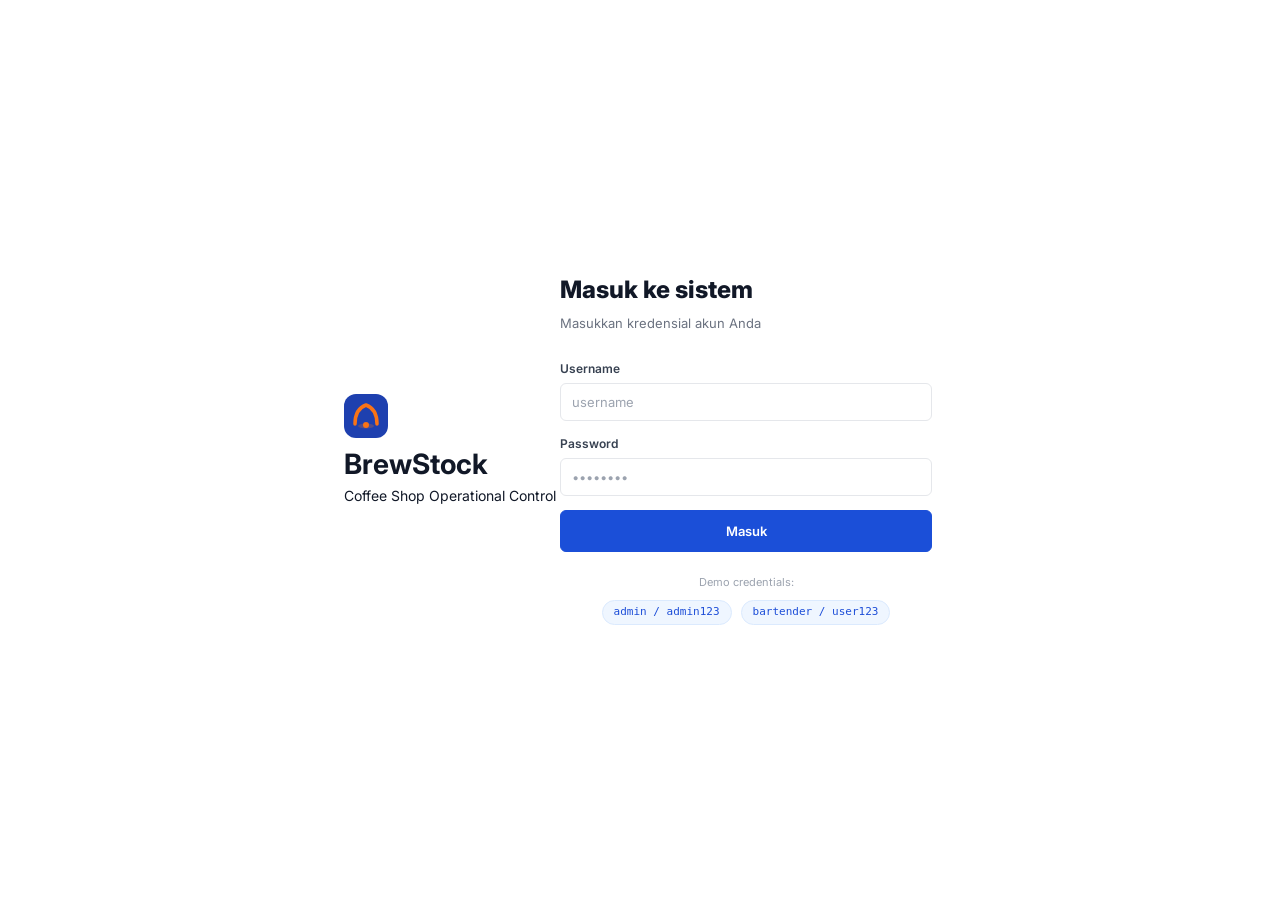
==== commit 6f4e7db9: "Update index.html" ====
--- a/brewstock/index.html
+++ b/brewstock/index.html
@@ -14,61 +14,87 @@
 
 <!-- ─── LOGIN ─────────────────────────────────────────────── -->
 <div id="login-wrap" class="login-wrap">
+  <div class="login-brand">
+    <svg width="44" height="44" viewBox="0 0 44 44" fill="none">
+      <rect width="44" height="44" rx="12" fill="#1e40af"/>
+      <path d="M11 30 Q11 15 22 11 Q33 15 33 30" stroke="#f97316" stroke-width="3.5" stroke-linecap="round" fill="none"/>
+      <ellipse cx="22" cy="32" rx="8" ry="2.5" fill="#f97316" opacity="0.25"/>
+      <circle cx="22" cy="31" r="3" fill="#f97316"/>
+    </svg>
+    <div>
+      <h1>BrewStock</h1>
+      <p>Coffee Shop Operational Control</p>
+    </div>
+  </div>
+
   <div class="login-card">
-    <div class="login-logo">
-      <svg width="40" height="40" viewBox="0 0 44 44" fill="none">
-        <rect width="44" height="44" rx="12" fill="#1e40af"/>
-        <path d="M11 30 Q11 15 22 11 Q33 15 33 30" stroke="#f97316" stroke-width="3.5" stroke-linecap="round" fill="none"/>
-        <ellipse cx="22" cy="32" rx="8" ry="2.5" fill="#f97316" opacity="0.25"/>
-        <circle cx="22" cy="31" r="3" fill="#f97316"/>
-      </svg>
-    </div>
-    <h2>Masuk <span class="sparkle">✨</span></h2>
-    <p class="login-sub">Selamat datang kembali di BrewStock. Masukkan kredensial kamu.</p>
+    <h2>Masuk ke sistem</h2>
+    <p class="login-sub">Masukkan kredensial akun Anda</p>
 
     <div id="l-err" class="login-err" style="display:none"></div>
 
-    <div class="field-group">
+    <div class="form-group">
       <label>Username</label>
-      <div class="input-icon-wrap">
-        <svg class="input-icon" width="18" height="18" viewBox="0 0 24 24" fill="none" stroke="currentColor" stroke-width="2"><path d="M20 21v-2a4 4 0 0 0-4-4H8a4 4 0 0 0-4 4v2"/><circle cx="12" cy="7" r="4"/></svg>
-        <input id="l-user" type="text" placeholder="Masukkan username" autocomplete="username"/>
-      </div>
+      <input id="l-user" type="text" placeholder="username" autocomplete="username"/>
     </div>
-    <div class="field-group">
+    <div class="form-group">
       <label>Password</label>
-      <div class="input-icon-wrap">
-        <svg class="input-icon" width="18" height="18" viewBox="0 0 24 24" fill="none" stroke="currentColor" stroke-width="2"><rect x="3" y="11" width="18" height="11" rx="2"/><path d="M7 11V7a5 5 0 0 1 10 0v4"/></svg>
-        <input id="l-pass" type="password" placeholder="••••••••" autocomplete="current-password"/>
-        <button type="button" class="input-eye" onclick="togglePass()">
-          <svg id="l-eye-icon" width="18" height="18" viewBox="0 0 24 24" fill="none" stroke="currentColor" stroke-width="2"><path d="M1 12s4-8 11-8 11 8 11 8-4 8-11 8-11-8-11-8z"/><circle cx="12" cy="12" r="3"/></svg>
-        </button>
-      </div>
+      <input id="l-pass" type="password" placeholder="••••••••" autocomplete="current-password"/>
     </div>
-
-    <button class="btn btn-primary btn-full btn-pill" onclick="App.login()">Masuk</button>
+    <button class="btn btn-primary btn-full" onclick="App.login()">Masuk</button>
 
     <div class="demo-row">
-      <p>Demo credentials</p>
+      <p>Demo credentials:</p>
       <span class="demo-chip" onclick="fillDemo('admin')">admin / admin123</span>
       <span class="demo-chip" onclick="fillDemo('user')">bartender / user123</span>
     </div>
-
-    <p class="login-foot">BrewStock — Coffee Shop Operational Control</p>
   </div>
 </div>
 
 <!-- ─── APP SHELL ──────────────────────────────────────────── -->
 <div id="app" class="app-shell" style="display:none">
 
+  <!-- Backdrop (mobile) -->
+  <div id="sidebar-bd" onclick="App.closeSidebar()"></div>
+
+  <!-- Sidebar -->
+  <aside id="sidebar" class="sidebar">
+    <div class="sidebar-head">
+      <a class="sidebar-logo" href="#">
+        <svg width="28" height="28" viewBox="0 0 44 44" fill="none">
+          <rect width="44" height="44" rx="12" fill="rgba(255,255,255,0.15)"/>
+          <path d="M11 30 Q11 15 22 11 Q33 15 33 30" stroke="#f97316" stroke-width="3.5" stroke-linecap="round" fill="none"/>
+          <circle cx="22" cy="31" r="3" fill="#f97316"/>
+        </svg>
+        <span>BrewStock</span>
+      </a>
+      <button class="sidebar-close" onclick="App.closeSidebar()">
+        <svg width="18" height="18" viewBox="0 0 24 24" fill="none" stroke="currentColor" stroke-width="2"><line x1="18" y1="6" x2="6" y2="18"/><line x1="6" y1="6" x2="18" y2="18"/></svg>
+      </button>
+    </div>
+
+    <nav id="sidebar-nav" class="sidebar-nav"></nav>
+
+    <div class="sidebar-foot">
+      <div class="sidebar-avatar" id="sidebar-avatar">A</div>
+      <div>
+        <div class="sidebar-uname" id="sidebar-uname">Admin</div>
+        <div class="sidebar-urole" id="sidebar-urole">Admin/Owner</div>
+      </div>
+      <button onclick="App.logout()" title="Logout" style="margin-left:auto;background:none;border:none;color:rgba(255,255,255,.5);cursor:pointer">
+        <svg width="16" height="16" viewBox="0 0 24 24" fill="none" stroke="currentColor" stroke-width="2"><path d="M9 21H5a2 2 0 0 1-2-2V5a2 2 0 0 1 2-2h4"/><polyline points="16 17 21 12 16 7"/><line x1="21" y1="12" x2="9" y2="12"/></svg>
+      </button>
+    </div>
+  </aside>
+
   <!-- Main -->
   <div class="main-wrap">
-    <header id="topbar" class="topbar">
+    <header class="topbar">
       <div class="topbar-left">
-        <button id="back-btn" class="back-btn" onclick="App.goHome()" style="display:none">
-          <svg width="20" height="20" viewBox="0 0 24 24" fill="none" stroke="currentColor" stroke-width="2"><polyline points="15 18 9 12 15 6"/></svg>
+        <button class="hamburger" onclick="App.toggleSidebar()">
+          <svg width="20" height="20" viewBox="0 0 24 24" fill="none" stroke="currentColor" stroke-width="2"><line x1="3" y1="6" x2="21" y2="6"/><line x1="3" y1="12" x2="21" y2="12"/><line x1="3" y1="18" x2="21" y2="18"/></svg>
         </button>
-        <span id="page-ttl" class="page-ttl">BrewStock</span>
+        <span id="page-ttl" class="page-ttl">Dashboard</span>
       </div>
       <div class="topbar-right">
         <div class="topbar-user" onclick="App.logout()" title="Logout">
@@ -79,9 +105,10 @@
     </header>
 
     <main id="page-content" class="page"></main>
+  </div>
 
-    <nav id="bottom-tabs" class="bottom-tabs"></nav>
-  </div>
+  <!-- Mobile Bottom Nav -->
+  <nav id="mobile-nav" class="mobile-nav"></nav>
 </div>
 
 <!-- ─── MODAL ─────────────────────────────────────────────── -->
--- a/brewstock/css/main.css
+++ b/brewstock/css/main.css
@@ -20,18 +20,26 @@
 ::-webkit-scrollbar-thumb{background:var(--gray-200);border-radius:99px}
 
 /* ─── LOGIN ──────────────────────────────────────────────── */
-.login-wrap{min-height:100vh;display:flex;align-items:center;justify-content:center;background:linear-gradient(135deg,var(--blue-900),var(--blue-700));padding:20px;flex-direction:column;gap:28px}
-.login-brand{display:flex;align-items:center;gap:12px;color:#fff}
-.login-brand h1{font-size:26px;font-weight:800;letter-spacing:-.5px}
-.login-brand p{font-size:12px;opacity:.65;margin-top:2px}
-.login-card{background:#fff;border-radius:var(--r-lg);padding:32px 28px;width:100%;max-width:360px;box-shadow:0 20px 60px rgba(0,0,0,.25)}
-.login-card h2{font-size:17px;font-weight:700;margin-bottom:4px}
-.login-sub{font-size:12px;color:var(--gray-500);margin-bottom:22px}
-.login-err{background:var(--red-100);color:var(--red-600);border-radius:var(--r-sm);padding:9px 13px;font-size:12px;margin-bottom:12px}
-.demo-row{margin-top:18px;text-align:center;font-size:11px;color:var(--gray-400)}
+.login-wrap{min-height:100vh;display:flex;align-items:center;justify-content:center;background:#fff;padding:20px}
+.login-card{width:100%;max-width:380px;padding:8px 4px}
+.login-logo{margin-bottom:18px}
+.login-card h2{font-size:24px;font-weight:800;color:var(--gray-900);display:flex;align-items:center;gap:6px}
+.sparkle{font-size:18px}
+.login-sub{font-size:13px;color:var(--gray-500);margin:6px 0 26px;line-height:1.5}
+.login-err{background:var(--red-100);color:var(--red-600);border-radius:var(--r-sm);padding:9px 13px;font-size:12px;margin-bottom:14px}
+.field-group{margin-bottom:16px}
+.field-group label{display:block;font-size:12px;font-weight:600;color:var(--gray-700);margin-bottom:6px}
+.input-icon-wrap{position:relative;display:flex;align-items:center}
+.input-icon-wrap .input-icon{position:absolute;left:14px;color:var(--gray-400);pointer-events:none}
+.input-icon-wrap input{height:50px;padding:0 44px;border-radius:14px;border:1.5px solid var(--gray-200);font-size:14px;background:var(--gray-50)}
+.input-icon-wrap input:focus{background:#fff;border-color:var(--blue-400)}
+.input-eye{position:absolute;right:12px;background:none;border:none;color:var(--gray-400);cursor:pointer;padding:4px;display:flex}
+.btn-pill{height:52px;border-radius:26px;font-size:15px;margin-top:6px}
+.demo-row{margin-top:22px;text-align:center;font-size:11px;color:var(--gray-400)}
 .demo-row p{margin-bottom:7px}
 .demo-chip{display:inline-block;background:var(--blue-50);color:var(--blue-700);border:1px solid var(--blue-100);border-radius:99px;padding:3px 11px;margin:3px;cursor:pointer;font-family:monospace;font-size:11px;transition:background .15s}
 .demo-chip:hover{background:var(--blue-100)}
+.login-foot{text-align:center;font-size:11px;color:var(--gray-400);margin-top:28px}
 
 /* ─── APP SHELL ──────────────────────────────────────────── */
 .app-shell{display:flex;min-height:100vh}
@@ -93,9 +101,39 @@
 .app-icon:active .app-icon-glyph{transform:scale(.92)}
 .app-icon-label{font-size:11px;font-weight:600;color:var(--gray-700);text-align:center;line-height:1.25;max-width:74px}
 .app-icon-badge{position:absolute;top:-4px;right:6px;background:var(--red-600);color:#fff;font-size:10px;font-weight:700;min-width:18px;height:18px;border-radius:99px;display:flex;align-items:center;justify-content:center;padding:0 4px;box-shadow:0 0 0 2px #fff}
+.app-icon-glyph.c-blue{background:linear-gradient(155deg,#3b82f6,#1e40af)}
+.app-icon-glyph.c-orange{background:linear-gradient(155deg,#fb923c,#c2410c)}
+.app-icon-glyph.c-pink{background:linear-gradient(155deg,#f472b6,#be185d)}
+.app-icon-glyph.c-purple{background:linear-gradient(155deg,#a78bfa,#6d28d9)}
+.app-icon-glyph.c-teal{background:linear-gradient(155deg,#2dd4bf,#0f766e)}
+.app-icon-glyph.c-amber{background:linear-gradient(155deg,#fbbf24,#b45309)}
+.app-icon-glyph.c-green{background:linear-gradient(155deg,#4ade80,#15803d)}
+.app-icon-glyph.c-red{background:linear-gradient(155deg,#f87171,#b91c1c)}
+.app-icon-glyph.c-slate{background:linear-gradient(155deg,#94a3b8,#334155)}
 @media(max-width:480px){
   .icon-grid{grid-template-columns:repeat(4,1fr);gap:14px 4px}
   .app-icon-glyph{width:52px;height:52px;border-radius:14px}
+}
+
+/* ─── HOME GREETING HEADER (dipakai di dalam pageHome) ────── */
+.home-header{display:flex;align-items:center;justify-content:space-between;margin-bottom:22px}
+.home-header-greet p:first-child{font-size:12px;color:var(--gray-500)}
+.home-header-greet h1{font-size:19px;font-weight:800;color:var(--gray-900)}
+.home-header-actions{display:flex;align-items:center;gap:10px}
+.home-bell{width:38px;height:38px;border-radius:50%;background:var(--gray-100);display:flex;align-items:center;justify-content:center;position:relative;cursor:default;color:var(--gray-600)}
+.home-bell .app-icon-badge{top:-2px;right:-2px}
+.home-avatar{width:38px;height:38px;border-radius:50%;background:linear-gradient(155deg,var(--blue-600),var(--blue-800));color:#fff;display:flex;align-items:center;justify-content:center;font-weight:700;font-size:14px;cursor:pointer}
+
+/* ─── BOTTOM TAB BAR ────────────────────────────────────────  */
+.bottom-tabs{display:none}
+@media(max-width:768px){
+  .bottom-tabs{display:flex;justify-content:space-around;align-items:center;position:sticky;bottom:0;background:#fff;border-top:1px solid var(--gray-200);padding:6px 4px calc(6px + env(safe-area-inset-bottom));z-index:90}
+  .bottom-tab{display:flex;flex-direction:column;align-items:center;gap:3px;color:var(--gray-400);cursor:pointer;padding:4px 10px;border-radius:10px;position:relative;min-width:56px}
+  .bottom-tab svg{width:22px;height:22px}
+  .bottom-tab span{font-size:10px;font-weight:600}
+  .bottom-tab.active{color:var(--blue-700)}
+  .bottom-tab .app-icon-badge{top:-2px;right:2px}
+  .main-wrap{padding-bottom:0}
 }
 .page-head p{font-size:12px;color:var(--gray-500);margin-top:2px}
 
